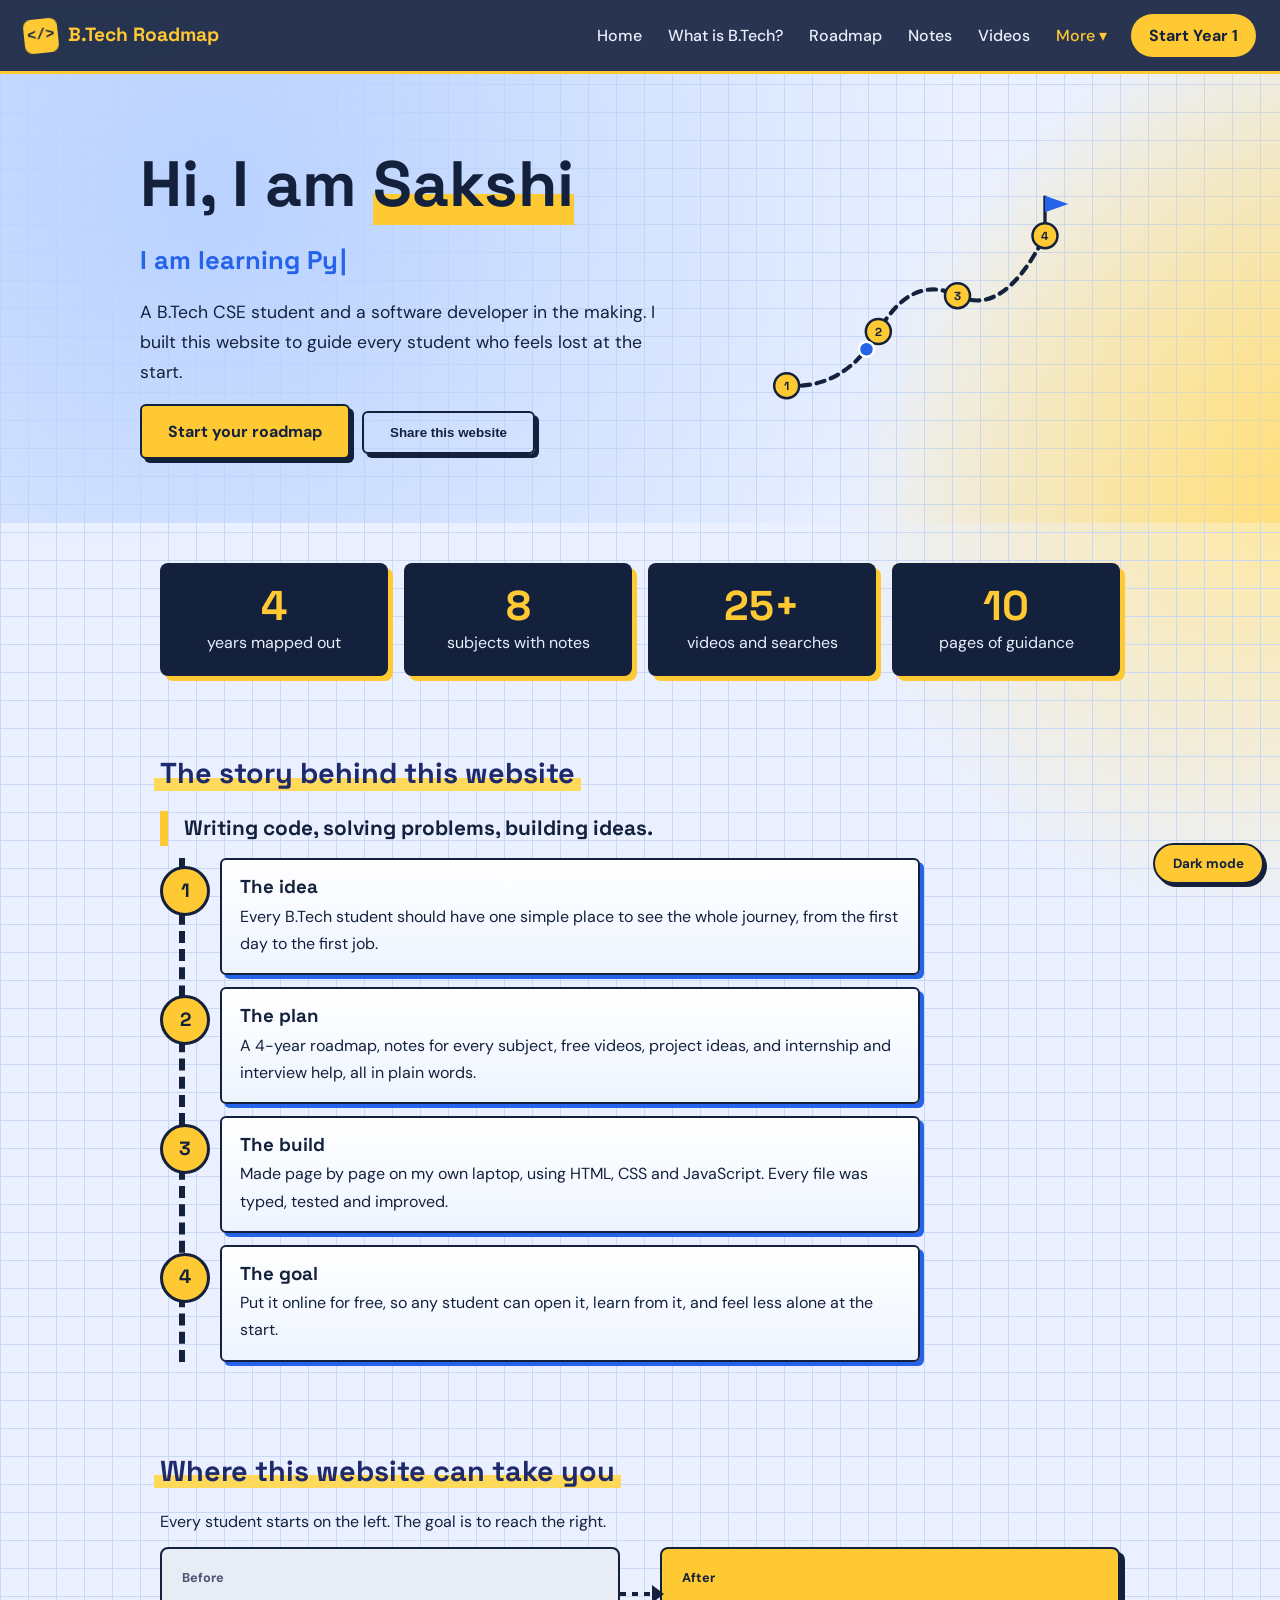
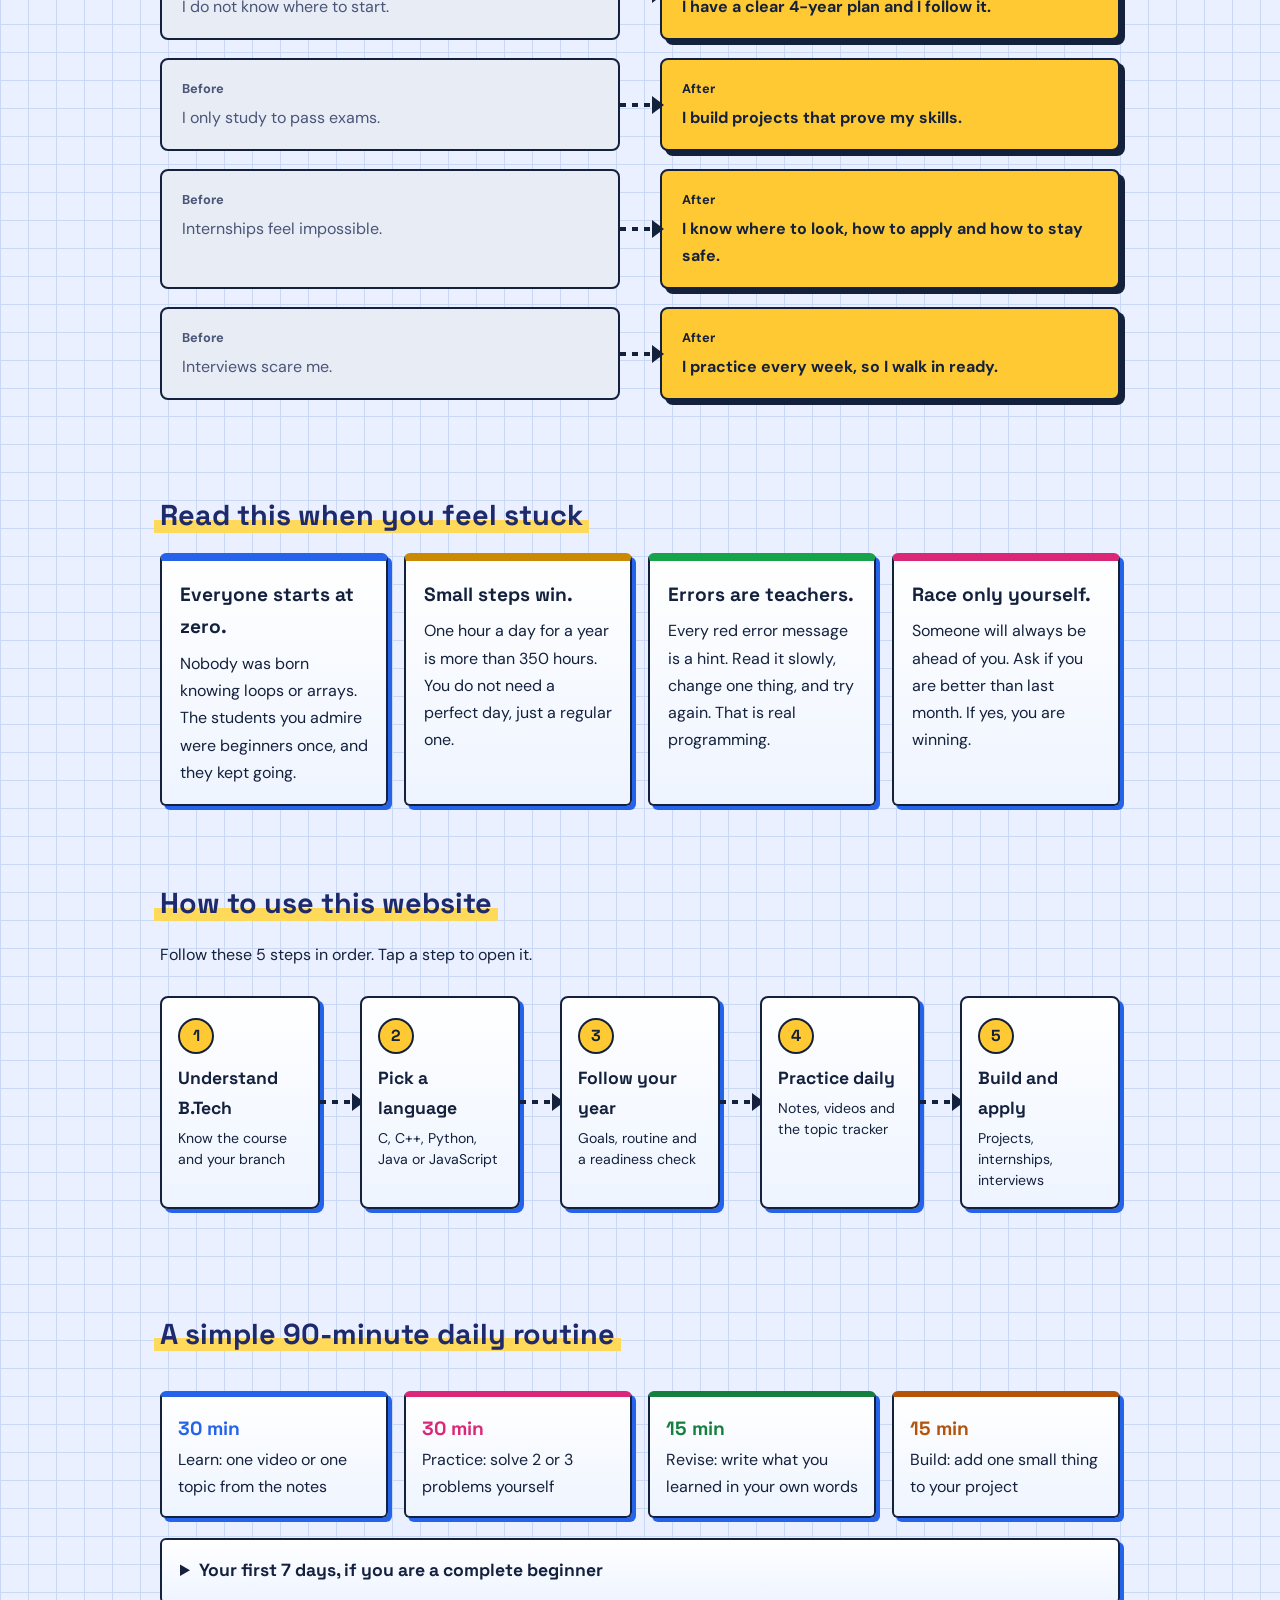
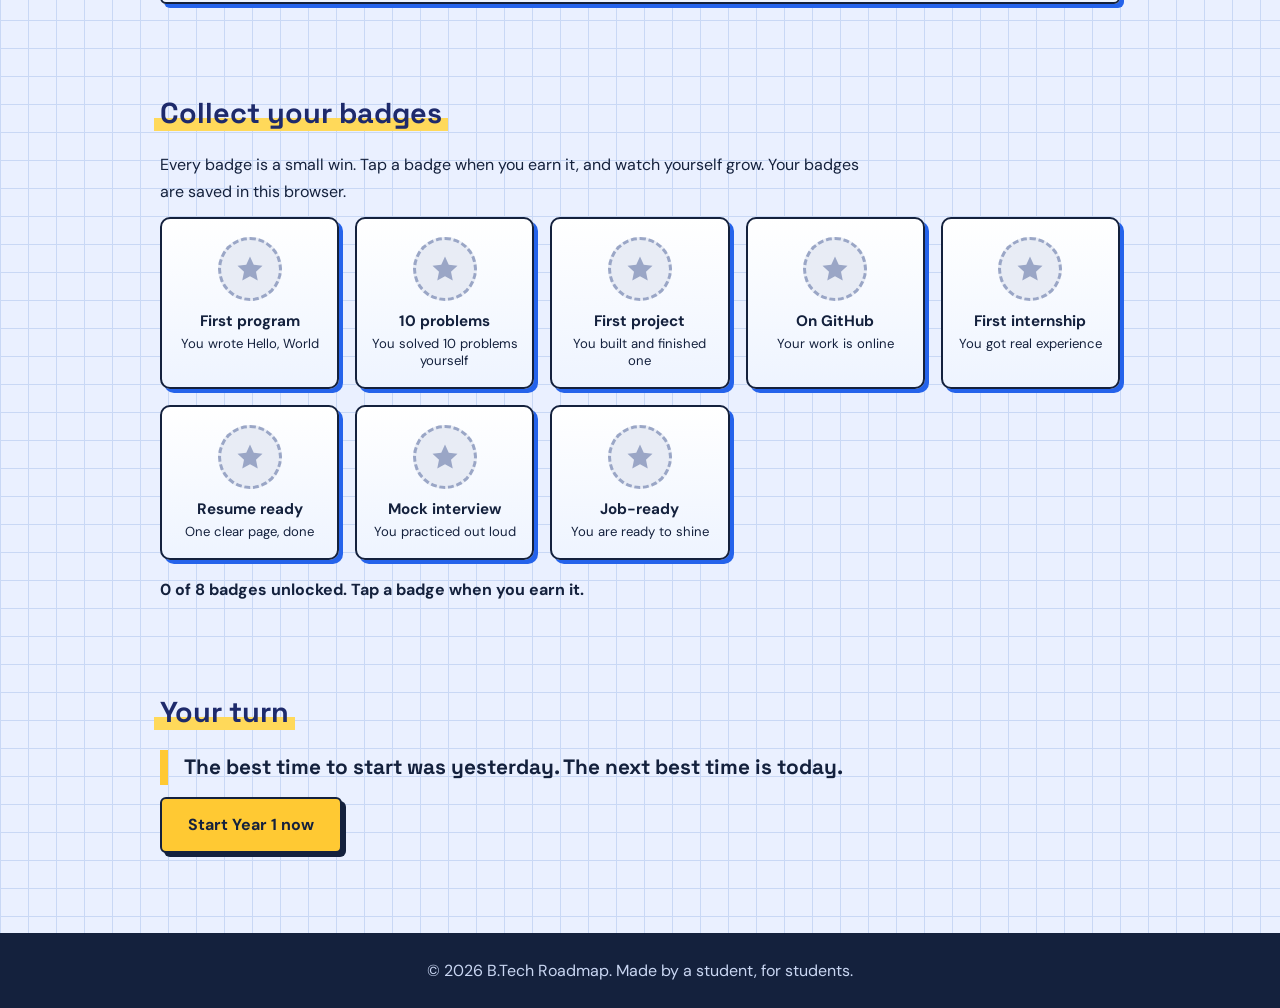
==== about.html @ 657f69f5 "Add files via upload" ====
<!DOCTYPE html>
<html lang="en">
<head>
  <meta charset="UTF-8">
  <meta name="viewport" content="width=device-width, initial-scale=1">
  <title>About the creator - B.Tech Roadmap</title>
  <link href="https://fonts.googleapis.com/css2?family=DM+Sans:wght@400;500;700&family=Space+Grotesk:wght@500;700&display=swap" rel="stylesheet">
  <link rel="stylesheet" href="style.css">
</head>
<body>

  <nav>
    <a class="brand" href="index.html"><span class="logo">&lt;/&gt;</span>B.Tech Roadmap</a>
    <button class="menu-toggle" aria-label="Open menu" aria-expanded="false">&#9776;</button>
    <div class="menu">
      <a href="index.html">Home</a>
      <a href="what-is-btech.html">What is B.Tech?</a>
      <a href="roadmap.html">Roadmap</a>
      <a href="notes.html">Notes</a>
      <a href="videos.html">Videos</a>
      <div class="dropdown">
        <button class="drop-btn" aria-expanded="false">More</button>
        <div class="drop-menu">
          <a href="projects.html">Projects</a>
          <a href="internships.html">Internships</a>
          <a href="tools.html">Tools</a>
          <a href="interview.html">Interview Prep</a>
          <a href="about.html">About</a>
        </div>
      </div>
      <a class="nav-cta" href="roadmap.html#year1">Start Year 1</a>
    </div>
  </nav>

  <!-- EDIT THIS PAGE: change any words so they sound like you. -->

  <!-- TOP: who I am, with a journey picture -->
  <header class="hero-home">
    <div class="symbols" aria-hidden="true">
      <span style="left:6%; animation-delay:0s">{ }</span>
      <span style="left:30%; animation-delay:4s">&lt; &gt;</span>
      <span style="left:55%; animation-delay:2s">;</span>
      <span style="left:80%; animation-delay:6s">01</span>
    </div>
    <div class="hero-grid">
      <div>
        <h1 class="rise" style="--d:0s">Hi, I am <span class="mark">Sakshi</span></h1>
        <p class="typing rise" style="--d:.15s">I am learning <span class="typed" id="typed">C++</span></p>
        <p class="rise" style="--d:.3s">A B.Tech CSE student and a software developer in the making. I built this website to guide every student who feels lost at the start.</p>
        <div class="rise" style="--d:.45s">
          <a class="button" href="roadmap.html#year1">Start your roadmap</a>
          <button class="button ghost" id="share">Share this website</button>
        </div>
      </div>
      <div class="journey rise" style="--d:.3s" aria-hidden="true">
        <svg viewBox="0 0 360 260">
          <path d="M20 230 Q 90 235 130 165 T 225 122 T 330 50" fill="none" stroke="#14213d" stroke-width="5" stroke-dasharray="10 8" stroke-linecap="round"/>
          <circle cx="20" cy="230" r="15" fill="#ffc933" stroke="#14213d" stroke-width="3"/><text x="20" y="235" text-anchor="middle" font-size="14" font-weight="700" fill="#14213d">1</text>
          <circle cx="130" cy="165" r="15" fill="#ffc933" stroke="#14213d" stroke-width="3"/><text x="130" y="170" text-anchor="middle" font-size="14" font-weight="700" fill="#14213d">2</text>
          <circle cx="225" cy="122" r="15" fill="#ffc933" stroke="#14213d" stroke-width="3"/><text x="225" y="127" text-anchor="middle" font-size="14" font-weight="700" fill="#14213d">3</text>
          <circle cx="330" cy="50" r="15" fill="#ffc933" stroke="#14213d" stroke-width="3"/><text x="330" y="55" text-anchor="middle" font-size="14" font-weight="700" fill="#14213d">4</text>
          <line x1="330" y1="35" x2="330" y2="2" stroke="#14213d" stroke-width="4"/>
          <polygon points="330,2 358,12 330,22" fill="#2563eb"/>
          <circle r="9" fill="#2563eb" stroke="#ffffff" stroke-width="3">
            <animateMotion dur="7s" repeatCount="indefinite" path="M20 230 Q 90 235 130 165 T 225 122 T 330 50"/>
          </circle>
        </svg>
      </div>
    </div>
  </header>

  <!-- NUMBERS -->
  <section class="container">
    <div class="stats">
      <div class="reveal"><strong class="count-up" data-target="4">4</strong>years mapped out</div>
      <div class="reveal" style="--d:.1s"><strong class="count-up" data-target="8">8</strong>subjects with notes</div>
      <div class="reveal" style="--d:.2s"><strong class="count-up" data-target="25" data-plus="yes">25+</strong>videos and searches</div>
      <div class="reveal" style="--d:.3s"><strong class="count-up" data-target="10">10</strong>pages of guidance</div>
    </div>
  </section>

  <!-- STORY -->
  <section class="container">
    <h2 class="reveal">The story behind this website</h2>
    <p class="quote reveal">Writing code, solving problems, building ideas.</p>
    <div class="road">
      <div class="stop reveal" data-step="1"><div class="step-box"><h3>The idea</h3><p>Every B.Tech student should have one simple place to see the whole journey, from the first day to the first job.</p></div></div>
      <div class="stop reveal" data-step="2"><div class="step-box"><h3>The plan</h3><p>A 4-year roadmap, notes for every subject, free videos, project ideas, and internship and interview help, all in plain words.</p></div></div>
      <div class="stop reveal" data-step="3"><div class="step-box"><h3>The build</h3><p>Made page by page on my own laptop, using HTML, CSS and JavaScript. Every file was typed, tested and improved.</p></div></div>
      <div class="stop reveal" data-step="4"><div class="step-box"><h3>The goal</h3><p>Put it online for free, so any student can open it, learn from it, and feel less alone at the start.</p></div></div>
    </div>
  </section>

  <!-- WHERE THIS WEBSITE CAN TAKE YOU -->
  <section class="container">
    <h2 class="reveal">Where this website can take you</h2>
    <p class="reveal">Every student starts on the left. The goal is to reach the right.</p>

    <div class="change reveal">
      <div class="before"><small>Before</small>I do not know where to start.</div>
      <span class="arrow"></span>
      <div class="after"><small>After</small>I have a clear 4-year plan and I follow it.</div>
    </div>
    <div class="change reveal">
      <div class="before"><small>Before</small>I only study to pass exams.</div>
      <span class="arrow"></span>
      <div class="after"><small>After</small>I build projects that prove my skills.</div>
    </div>
    <div class="change reveal">
      <div class="before"><small>Before</small>Internships feel impossible.</div>
      <span class="arrow"></span>
      <div class="after"><small>After</small>I know where to look, how to apply and how to stay safe.</div>
    </div>
    <div class="change reveal">
      <div class="before"><small>Before</small>Interviews scare me.</div>
      <span class="arrow"></span>
      <div class="after"><small>After</small>I practice every week, so I walk in ready.</div>
    </div>
  </section>

  <!-- MOTIVATION -->
  <section class="container">
    <h2 class="reveal">Read this when you feel stuck</h2>
    <div class="motive">
      <div class="reveal" style="--c:#2563eb"><strong>Everyone starts at zero.</strong>Nobody was born knowing loops or arrays. The students you admire were beginners once, and they kept going.</div>
      <div class="reveal" style="--c:#ca8a04; --d:.1s"><strong>Small steps win.</strong>One hour a day for a year is more than 350 hours. You do not need a perfect day, just a regular one.</div>
      <div class="reveal" style="--c:#16a34a; --d:.2s"><strong>Errors are teachers.</strong>Every red error message is a hint. Read it slowly, change one thing, and try again. That is real programming.</div>
      <div class="reveal" style="--c:#db2777; --d:.3s"><strong>Race only yourself.</strong>Someone will always be ahead of you. Ask if you are better than last month. If yes, you are winning.</div>
    </div>
  </section>

  <!-- GUIDE -->
  <section class="container">
    <h2 class="reveal">How to use this website</h2>
    <p class="reveal">Follow these 5 steps in order. Tap a step to open it.</p>
    <div class="flow">
      <a class="node reveal" href="what-is-btech.html"><span class="num">1</span><strong>Understand B.Tech</strong><small>Know the course and your branch</small></a>
      <span class="arrow"></span>
      <a class="node reveal" href="what-is-btech.html#language" style="--d:.1s"><span class="num">2</span><strong>Pick a language</strong><small>C, C++, Python, Java or JavaScript</small></a>
      <span class="arrow"></span>
      <a class="node reveal" href="roadmap.html" style="--d:.2s"><span class="num">3</span><strong>Follow your year</strong><small>Goals, routine and a readiness check</small></a>
      <span class="arrow"></span>
      <a class="node reveal" href="notes.html" style="--d:.3s"><span class="num">4</span><strong>Practice daily</strong><small>Notes, videos and the topic tracker</small></a>
      <span class="arrow"></span>
      <a class="node reveal" href="projects.html" style="--d:.4s"><span class="num">5</span><strong>Build and apply</strong><small>Projects, internships, interviews</small></a>
    </div>
  </section>

  <!-- ROUTINE AND FIRST 7 DAYS -->
  <section class="container">
    <h2 class="reveal">A simple 90-minute daily routine</h2>
    <div class="facts">
      <div class="reveal"><strong>30 min</strong>Learn: one video or one topic from the notes</div>
      <div class="reveal" style="--d:.1s"><strong>30 min</strong>Practice: solve 2 or 3 problems yourself</div>
      <div class="reveal" style="--d:.2s"><strong>15 min</strong>Revise: write what you learned in your own words</div>
      <div class="reveal" style="--d:.3s"><strong>15 min</strong>Build: add one small thing to your project</div>
    </div>

    <details style="margin-top: 20px;">
      <summary>Your first 7 days, if you are a complete beginner</summary>
      <div class="inside">
        <ol>
          <li><b>Day 1:</b> install VS Code and make your first page.</li>
          <li><b>Day 2:</b> write a "Hello, World" program in one language.</li>
          <li><b>Day 3:</b> learn variables and take input from the user.</li>
          <li><b>Day 4:</b> learn if-else and loops.</li>
          <li><b>Day 5:</b> solve 3 easy problems without looking at the answer.</li>
          <li><b>Day 6:</b> make a small web page about yourself.</li>
          <li><b>Day 7:</b> upload your work to GitHub and be proud of it.</li>
        </ol>
      </div>
    </details>
  </section>

  <!-- COLLECT YOUR BADGES -->
  <section class="container">
    <h2 class="reveal">Collect your badges</h2>
    <p class="reveal">Every badge is a small win. Tap a badge when you earn it, and watch yourself grow. Your badges are saved in this browser.</p>
    <div class="badges reveal">
      <button class="badge" data-id="b1" aria-pressed="false"><span class="medal"><svg viewBox="0 0 24 24"><path d="M12 2l3 6.5 7 .9-5.2 4.8 1.4 7L12 17.8 5.8 21.2l1.4-7L2 9.4l7-.9z"/></svg></span><b>First program</b><small>You wrote Hello, World</small></button>
      <button class="badge" data-id="b2" aria-pressed="false"><span class="medal"><svg viewBox="0 0 24 24"><path d="M12 2l3 6.5 7 .9-5.2 4.8 1.4 7L12 17.8 5.8 21.2l1.4-7L2 9.4l7-.9z"/></svg></span><b>10 problems</b><small>You solved 10 problems yourself</small></button>
      <button class="badge" data-id="b3" aria-pressed="false"><span class="medal"><svg viewBox="0 0 24 24"><path d="M12 2l3 6.5 7 .9-5.2 4.8 1.4 7L12 17.8 5.8 21.2l1.4-7L2 9.4l7-.9z"/></svg></span><b>First project</b><small>You built and finished one</small></button>
      <button class="badge" data-id="b4" aria-pressed="false"><span class="medal"><svg viewBox="0 0 24 24"><path d="M12 2l3 6.5 7 .9-5.2 4.8 1.4 7L12 17.8 5.8 21.2l1.4-7L2 9.4l7-.9z"/></svg></span><b>On GitHub</b><small>Your work is online</small></button>
      <button class="badge" data-id="b5" aria-pressed="false"><span class="medal"><svg viewBox="0 0 24 24"><path d="M12 2l3 6.5 7 .9-5.2 4.8 1.4 7L12 17.8 5.8 21.2l1.4-7L2 9.4l7-.9z"/></svg></span><b>First internship</b><small>You got real experience</small></button>
      <button class="badge" data-id="b6" aria-pressed="false"><span class="medal"><svg viewBox="0 0 24 24"><path d="M12 2l3 6.5 7 .9-5.2 4.8 1.4 7L12 17.8 5.8 21.2l1.4-7L2 9.4l7-.9z"/></svg></span><b>Resume ready</b><small>One clear page, done</small></button>
      <button class="badge" data-id="b7" aria-pressed="false"><span class="medal"><svg viewBox="0 0 24 24"><path d="M12 2l3 6.5 7 .9-5.2 4.8 1.4 7L12 17.8 5.8 21.2l1.4-7L2 9.4l7-.9z"/></svg></span><b>Mock interview</b><small>You practiced out loud</small></button>
      <button class="badge" data-id="b8" aria-pressed="false"><span class="medal"><svg viewBox="0 0 24 24"><path d="M12 2l3 6.5 7 .9-5.2 4.8 1.4 7L12 17.8 5.8 21.2l1.4-7L2 9.4l7-.9z"/></svg></span><b>Job-ready</b><small>You are ready to shine</small></button>
    </div>
    <p class="badge-text" id="badge-text">0 of 8 badges unlocked. Tap a badge when you earn it.</p>
  </section>

  <!-- CALL TO ACTION -->
  <section class="container">
    <h2 class="reveal">Your turn</h2>
    <p class="quote reveal">The best time to start was yesterday. The next best time is today.</p>
    <a class="button" href="roadmap.html#year1">Start Year 1 now</a>
    <!-- To add your LinkedIn: remove the arrows around the next line and put your link inside the quotes.
    <a class="button ghost" href="PUT-YOUR-LINKEDIN-LINK-HERE" target="_blank" rel="noopener">Connect on LinkedIn</a>
    -->
  </section>

  <footer>
    <p>&copy; 2026 B.Tech Roadmap. Made by a student, for students.</p>
  </footer>

  <script src="script.js"></script>
</body>
</html>
---- style.css ----
/* 1. Basic settings (applies to the whole website) */
* { margin: 0; padding: 0; box-sizing: border-box; }

body {
  font-family: 'DM Sans', sans-serif;
  color: #14213d;
  line-height: 1.7;
  background-color: #f4f8ff;
  /* graph paper lines, like an engineering notebook */
  background-image:
    linear-gradient(#dbe6f7 1px, transparent 1px),
    linear-gradient(90deg, #dbe6f7 1px, transparent 1px);
  background-size: 28px 28px;
}

h1, h2, h3 { font-family: 'Space Grotesk', sans-serif; line-height: 1.2; }

/* 2. Menu at the top */
nav {
  position: sticky;
  top: 0;
  z-index: 10;
  display: flex;
  flex-wrap: wrap;
  align-items: center;
  justify-content: space-between;
  gap: 8px 24px;
  padding: 14px 24px;
  background: #14213d;
}
nav .menu { display: flex; flex-wrap: wrap; gap: 8px 22px; }
nav a { color: #e8eefc; text-decoration: none; font-weight: 500; }
nav a:hover { color: #ffc933; }
nav .brand { font-family: 'Space Grotesk', sans-serif; font-weight: 700; font-size: 1.2rem; color: #ffc933; }

/* 3. Top section of the home page */
.hero { max-width: 1000px; margin: 0 auto; padding: 72px 20px 24px; }
.hero h1 { font-size: clamp(2.2rem, 6vw, 3.6rem); margin-bottom: 16px; }
.hero p { max-width: 560px; font-size: 1.1rem; margin-bottom: 28px; }

.button {
  display: inline-block;
  background: #ffc933;
  color: #14213d;
  padding: 12px 26px;
  border: 2px solid #14213d;
  border-radius: 6px;
  font-weight: 700;
  text-decoration: none;
  box-shadow: 4px 4px 0 #14213d;
}
.button:hover { transform: translate(2px, 2px); box-shadow: 2px 2px 0 #14213d; }

/* 4. Main content area */
.container { max-width: 1000px; margin: 0 auto; padding: 40px 20px; }
.container h2 { font-size: 1.8rem; margin-bottom: 20px; }

/* 5. The 4-year path */
.years {
  list-style: none;
  display: grid;
  grid-template-columns: repeat(auto-fit, minmax(200px, 1fr));
  gap: 16px;
  counter-reset: year;
}
.years li {
  counter-increment: year;
  background: #ffffff;
  border: 2px solid #14213d;
  border-radius: 6px;
  padding: 20px;
}
.years li::before {
  content: "Year " counter(year);
  display: inline-block;
  background: #ffc933;
  border: 2px solid #14213d;
  border-radius: 20px;
  padding: 2px 12px;
  font-weight: 700;
  margin-bottom: 10px;
}
.years h3 { margin-bottom: 6px; }

/* 6. Link boxes to other pages */
.links { display: grid; grid-template-columns: repeat(auto-fit, minmax(220px, 1fr)); gap: 16px; }
.links a {
  display: block;
  background: #ffffff;
  border: 2px solid #14213d;
  border-left: 8px solid #2563eb;
  border-radius: 6px;
  padding: 18px;
  color: #14213d;
  text-decoration: none;
}
.links a:hover { background: #fff7d6; }
.links strong { display: block; font-family: 'Space Grotesk', sans-serif; font-size: 1.1rem; }

/* 7. Bottom of the page */
footer { background: #14213d; color: #c9d6f2; text-align: center; padding: 24px; margin-top: 40px; }

/* 8. Clear outline when using the keyboard */
a:focus-visible { outline: 3px solid #2563eb; outline-offset: 3px; }
nav a:focus-visible { outline-color: #ffc933; }

/* 9. Text, info boxes and boxes that open when clicked */
.container p { margin-bottom: 12px; max-width: 720px; }
.container ul { margin: 0 0 12px 22px; }

.facts { display: grid; grid-template-columns: repeat(auto-fit, minmax(200px, 1fr)); gap: 16px; margin: 20px 0; }
.facts div { background: #ffffff; border: 2px solid #14213d; border-radius: 6px; padding: 16px; }
.facts strong { display: block; font-family: 'Space Grotesk', sans-serif; font-size: 1.2rem; color: #2563eb; }

details { background: #ffffff; border: 2px solid #14213d; border-radius: 6px; margin-bottom: 12px; }
summary { cursor: pointer; padding: 16px 18px; font-family: 'Space Grotesk', sans-serif; font-weight: 700; font-size: 1.1rem; }
summary:hover { background: #fff7d6; }
details[open] summary { background: #ffc933; border-bottom: 2px solid #14213d; }
details .inside { padding: 16px 18px; }

.watch {
  display: inline-block;
  margin: 4px 8px 4px 0;
  padding: 6px 14px;
  border: 2px solid #14213d;
  border-radius: 20px;
  background: #ffffff;
  color: #14213d;
  font-weight: 500;
  text-decoration: none;
}
.watch:hover { background: #ffc933; }

/* 10. Home page: top section with typing text and moving code card */
.hero-grid { display: grid; grid-template-columns: 1.2fr 1fr; gap: 32px; align-items: center; }
.typing { font-family: 'Space Grotesk', sans-serif; font-size: 1.6rem; font-weight: 700; color: #2563eb; margin-bottom: 12px; }
.typed::after { content: "|"; margin-left: 2px; animation: blink 1s steps(1) infinite; }
@keyframes blink { 50% { opacity: 0; } }

.code-card {
  background: #14213d;
  color: #e8eefc;
  border: 2px solid #14213d;
  border-radius: 10px;
  padding: 20px;
  font-family: 'Courier New', monospace;
  font-size: 0.95rem;
  box-shadow: 8px 8px 0 #ffc933;
  animation: float 4s ease-in-out infinite;
}
.code-card .key { color: #ffc933; }
.code-card .str { color: #8fe3b0; }
@keyframes float { 0%, 100% { transform: translateY(0); } 50% { transform: translateY(-10px); } }

@media (max-width: 760px) { .hero-grid { grid-template-columns: 1fr; } }
@media (prefers-reduced-motion: reduce) { .code-card, .typed::after { animation: none; } }

/* 11. Pick your year buttons */
.pick { display: flex; flex-wrap: wrap; gap: 12px; }
.pick a {
  padding: 12px 22px;
  border: 2px solid #14213d;
  border-radius: 30px;
  background: #ffffff;
  color: #14213d;
  font-weight: 700;
  text-decoration: none;
  box-shadow: 3px 3px 0 #14213d;
}
.pick a:hover { background: #ffc933; }

/* 12. The road with 4 stops */
.road { position: relative; max-width: 760px; padding-left: 60px; }
.road::before { content: ""; position: absolute; left: 19px; top: 0; bottom: 0; border-left: 6px dashed #14213d; }
.stop { position: relative; margin-bottom: 12px; }
.stop::before {
  content: attr(data-step);
  position: absolute;
  left: -60px;
  top: 8px;
  width: 44px;
  height: 44px;
  display: grid;
  place-items: center;
  background: #ffc933;
  border: 3px solid #14213d;
  border-radius: 50%;
  font-family: 'Space Grotesk', sans-serif;
  font-weight: 700;
  font-size: 1.2rem;
  color: #14213d;
}
.stop details { margin-bottom: 0; }

/* 13. Dark mode button (the button itself is made by script.js) */
.theme-button {
  position: fixed;
  right: 16px;
  bottom: 16px;
  z-index: 20;
  padding: 10px 18px;
  border: 2px solid #14213d;
  border-radius: 30px;
  background: #ffc933;
  color: #14213d;
  font-family: inherit;
  font-weight: 700;
  cursor: pointer;
  box-shadow: 3px 3px 0 #14213d;
}

/* 14. Dark mode colors (used when the page has the class "dark") */
body.dark {
  background-color: #0e1424;
  color: #e8eefc;
  background-image:
    linear-gradient(#1a2440 1px, transparent 1px),
    linear-gradient(90deg, #1a2440 1px, transparent 1px);
}
body.dark .typing, body.dark .facts strong { color: #8fb0ff; }
body.dark .facts div, body.dark details, body.dark .links a, body.dark .watch, body.dark .pick a {
  background: #17203a;
  border-color: #8fa6e0;
  color: #e8eefc;
}
body.dark .links a { border-left-color: #8fb0ff; }
body.dark .watch:hover, body.dark .pick a:hover { background: #ffc933; color: #14213d; }
body.dark summary:hover, body.dark .links a:hover { background: #22305a; }
body.dark details[open] summary { background: #ffc933; color: #14213d; border-bottom-color: #14213d; }
body.dark .pick a, body.dark .button, body.dark .theme-button { box-shadow: 3px 3px 0 #8fa6e0; border-color: #8fa6e0; }
body.dark .road::before { border-left-color: #8fa6e0; }
body.dark .stop::before { border-color: #e8eefc; }
body.dark .code-card { border-color: #8fa6e0; }
body.dark a:focus-visible { outline-color: #ffc933; }

/* 15. Tip box */
.tip { background: #fff7d6; border: 2px solid #14213d; border-left: 8px solid #ffc933; border-radius: 6px; padding: 14px 18px; margin: 16px 0; max-width: 720px; }
.tip p { margin-bottom: 0; }
body.dark .tip { background: #22305a; border-color: #8fa6e0; border-left-color: #ffc933; color: #e8eefc; }

/* 16. Notes page and video library */
.tools { display: flex; flex-wrap: wrap; gap: 12px; margin: 16px 0 24px; }
.search { flex: 1 1 240px; max-width: 520px; padding: 12px 18px; border: 2px solid #14213d; border-radius: 30px; background: #ffffff; color: #14213d; font-family: inherit; font-size: 1rem; }

.progress-box { max-width: 720px; margin-bottom: 8px; }
.progress { height: 18px; border: 2px solid #14213d; border-radius: 20px; background: #ffffff; overflow: hidden; }
.progress div { height: 100%; width: 0; background: #ffc933; transition: width 0.3s; }

.subject { border-left: 10px solid var(--c, #2563eb); }
.subject .count { float: right; font-size: 0.9rem; font-weight: 500; }
.container .topics { list-style: none; margin-left: 0; }
.topics li { margin-bottom: 6px; }
.topics input { width: 18px; height: 18px; margin-right: 10px; vertical-align: middle; accent-color: #2563eb; }

.chips { display: flex; flex-wrap: wrap; gap: 8px; }
.chip { padding: 8px 18px; border: 2px solid #14213d; border-radius: 30px; background: #ffffff; color: #14213d; font-family: inherit; font-weight: 700; cursor: pointer; }
.chip:hover, .chip.active { background: #ffc933; }

.video-grid { display: grid; grid-template-columns: repeat(auto-fit, minmax(240px, 1fr)); gap: 16px; margin-bottom: 24px; }
.video { display: block; background: #ffffff; border: 2px solid #14213d; border-top: 8px solid var(--c, #2563eb); border-radius: 6px; padding: 16px; color: #14213d; text-decoration: none; }
.video:hover { background: #fff7d6; }
.video strong { display: block; font-family: 'Space Grotesk', sans-serif; margin-bottom: 6px; }
.video span { font-size: 0.9rem; }

/* Dark mode for the notes page and video library */
body.dark .search, body.dark .progress, body.dark .chip, body.dark .video { background: #17203a; border-color: #8fa6e0; color: #e8eefc; }
body.dark .chip:hover, body.dark .chip.active { background: #ffc933; color: #14213d; }
body.dark .video:hover { background: #22305a; }
body.dark .video { border-top-color: var(--c, #2563eb); }
body.dark .subject { border-left-color: var(--c, #2563eb); }

/* 17. NEW TOP MENU (glass look, active page, Start button, phone menu) */
nav { background: rgba(20, 33, 61, 0.9); backdrop-filter: blur(10px); border-bottom: 3px solid #ffc933; }
nav .brand { display: flex; align-items: center; gap: 10px; }
.logo { display: inline-grid; place-items: center; width: 34px; height: 34px; background: #ffc933; color: #14213d; border-radius: 8px; font-family: 'Courier New', monospace; font-weight: 700; font-size: 0.95rem; transform: rotate(-6deg); }
nav .menu { align-items: center; }
nav .menu a { position: relative; padding: 6px 2px; }
nav .menu a::after { content: ""; position: absolute; left: 0; bottom: 0; height: 3px; width: 0; background: #ffc933; transition: width 0.25s; }
nav .menu a:hover::after, nav .menu a.active::after { width: 100%; }
nav .menu a.active { color: #ffc933; }
nav .menu .nav-cta { background: #ffc933; color: #14213d; padding: 8px 18px; border-radius: 30px; font-weight: 700; }
nav .menu .nav-cta::after { display: none; }
nav .menu .nav-cta:hover { background: #ffffff; }
.menu-toggle { display: none; background: none; border: 2px solid #ffc933; color: #ffc933; border-radius: 8px; font-size: 1.3rem; padding: 2px 10px; cursor: pointer; }
@media (max-width: 960px) {
  .menu-toggle { display: block; }
  nav .menu { display: none; width: 100%; flex-direction: column; align-items: flex-start; gap: 12px; padding: 12px 0 6px; }
  nav .menu.open { display: flex; }
}

/* 18. INTRO ANIMATION */
body.intro-open { overflow: hidden; }
#intro {
  position: fixed; inset: 0; z-index: 100;
  display: grid; place-items: center; text-align: center;
  background-color: #0e1424; color: #e8eefc;
  background-image: linear-gradient(#1a2440 1px, transparent 1px), linear-gradient(90deg, #1a2440 1px, transparent 1px);
  background-size: 28px 28px;
  transition: transform 0.9s cubic-bezier(0.7, 0, 0.2, 1);
}
#intro.done { transform: translateY(-100%); }
.no-intro #intro { display: none; }
.intro-line { font-family: 'Courier New', monospace; font-size: 1.2rem; color: #ffc933; overflow: hidden; white-space: nowrap; width: 0; margin: 0 auto 18px; border-right: 3px solid #ffc933; animation: typing 1.3s steps(24) 0.3s forwards, caret 0.7s steps(1) infinite; }
.intro-title { font-size: clamp(2.4rem, 9vw, 4.5rem); opacity: 0; transform: scale(0.85); animation: pop 0.8s ease 1.7s forwards; }
.intro-title span { color: #ffc933; }
.intro-sub { opacity: 0; animation: fadein 0.8s ease 2.2s forwards; }
.intro-bar { width: min(280px, 70vw); height: 6px; margin: 24px auto 0; background: #1a2440; border-radius: 6px; overflow: hidden; }
.intro-bar div { height: 100%; width: 0; background: #ffc933; animation: load 2.6s ease 0.9s forwards; }
.intro-skip { position: absolute; bottom: 28px; right: 24px; padding: 8px 20px; background: none; color: #e8eefc; border: 2px solid #8fa6e0; border-radius: 30px; font-family: inherit; font-weight: 700; cursor: pointer; }
.intro-skip:hover { background: #ffc933; color: #14213d; border-color: #ffc933; }
@keyframes typing { to { width: 24ch; } }
@keyframes caret { 50% { border-color: transparent; } }
@keyframes pop { to { opacity: 1; transform: none; } }
@keyframes fadein { to { opacity: 1; } }
@keyframes load { to { width: 100%; } }

/* 19. HOME TOP SECTION: moving background, symbols, laptop picture */
.hero-home { position: relative; overflow: hidden; padding: 72px 20px 64px; background: radial-gradient(circle at 12% 20%, #cfe0ff 0, transparent 42%), radial-gradient(circle at 88% 78%, #ffecab 0, transparent 40%); background-size: 140% 140%; animation: shift 12s ease-in-out infinite alternate; }
@keyframes shift { to { background-position: 40% 30%; } }
.hero-home .hero-grid { position: relative; z-index: 1; max-width: 1000px; margin: 0 auto; }
.hero-home h1 { font-size: clamp(2.4rem, 6.5vw, 4rem); margin-bottom: 16px; }
.hero-home p { max-width: 520px; font-size: 1.1rem; margin-bottom: 16px; }
.hero-home .typing { font-size: 1.6rem; }
.mark { background: linear-gradient(transparent 62%, #ffc933 62%); }
.button.ghost { background: transparent; margin-left: 8px; }
.button.ghost:hover { background: #ffc933; }

.symbols span { position: absolute; bottom: -40px; font-family: 'Courier New', monospace; font-weight: 700; font-size: 1.8rem; color: #2563eb; opacity: 0.28; animation: drift 14s linear infinite; }
@keyframes drift { to { transform: translateY(-640px) rotate(25deg); opacity: 0; } }

.visual { position: relative; max-width: 380px; margin: 0 auto; }
.visual svg { width: 100%; height: auto; display: block; animation: float 5s ease-in-out infinite; }
.ln { transform-box: fill-box; transform-origin: left center; animation: grow 3s ease-in-out infinite alternate; }
@keyframes grow { from { transform: scaleX(0.15); } to { transform: scaleX(1); } }
.badge-float { position: absolute; padding: 6px 14px; background: #ffc933; color: #14213d; border: 2px solid #14213d; border-radius: 30px; box-shadow: 3px 3px 0 #14213d; font-weight: 700; font-size: 0.9rem; animation: float 4s ease-in-out infinite; }

/* 20. FLOW CHART */
.flow { --line: #14213d; display: flex; align-items: stretch; margin: 28px 0; }
.node { flex: 1; position: relative; display: block; padding: 20px 16px 16px; background: #ffffff; border: 2px solid #14213d; border-radius: 8px; box-shadow: 5px 5px 0 #14213d; color: #14213d; text-decoration: none; transition: transform 0.2s; }
.node:hover { transform: translateY(-6px); background: #fff7d6; }
.node .num { display: grid; place-items: center; width: 36px; height: 36px; margin-bottom: 10px; background: #ffc933; border: 2px solid #14213d; border-radius: 50%; font-family: 'Space Grotesk', sans-serif; font-weight: 700; }
.node strong { display: block; font-family: 'Space Grotesk', sans-serif; font-size: 1.1rem; }
.node small { display: block; font-size: 0.88rem; line-height: 1.5; margin-top: 4px; }
.node .tag { display: inline-block; margin-top: 10px; padding: 2px 10px; background: #dbe8ff; border-radius: 20px; font-size: 0.78rem; font-style: normal; font-weight: 700; }
.arrow { flex: 0 0 40px; align-self: center; position: relative; height: 4px; background: repeating-linear-gradient(90deg, var(--line) 0 6px, transparent 6px 12px); background-size: 12px 4px; animation: dashes 0.8s linear infinite; }
.arrow::after { content: ""; position: absolute; right: -4px; top: -7px; border-left: 12px solid var(--line); border-top: 9px solid transparent; border-bottom: 9px solid transparent; }
@keyframes dashes { to { background-position: 12px 0; } }

.branches { margin-top: 8px; }
.branches div { display: flex; flex-wrap: wrap; gap: 10px; }
.branches span { padding: 6px 16px; background: #ffffff; border: 2px dashed #14213d; border-radius: 30px; font-weight: 500; }

@media (max-width: 860px) {
  .hero-grid { gap: 40px; }
  .flow { flex-direction: column; }
  .arrow { flex: 0 0 36px; width: 4px; height: 36px; background: repeating-linear-gradient(180deg, var(--line) 0 6px, transparent 6px 12px); background-size: 4px 12px; animation-name: dashes-down; }
  .arrow::after { right: auto; top: auto; left: -7px; bottom: -4px; border-top: 12px solid var(--line); border-left: 9px solid transparent; border-right: 9px solid transparent; border-bottom: none; }
}
@keyframes dashes-down { to { background-position: 0 12px; } }

/* 21. SLIDE-IN ANIMATIONS (only when JavaScript is on) */
.js .rise { opacity: 0; transform: translateY(24px); }
.js body.ready .rise { animation: rise 0.8s ease forwards; animation-delay: var(--d, 0s); }
@keyframes rise { to { opacity: 1; transform: none; } }
.js .reveal { opacity: 0; transform: translateY(30px); transition: opacity 0.7s ease, transform 0.7s ease; transition-delay: var(--d, 0s); }
.js .reveal.show { opacity: 1; transform: none; }

/* 22. DARK MODE FOR THE NEW PARTS */
body.dark .hero-home { background: radial-gradient(circle at 12% 20%, #1c2f66 0, transparent 42%), radial-gradient(circle at 88% 78%, #4a3a00 0, transparent 40%); background-size: 140% 140%; }
body.dark .symbols span { color: #8fb0ff; }
body.dark .visual svg { filter: drop-shadow(0 0 14px rgba(143, 176, 255, 0.35)); }
body.dark .flow { --line: #8fa6e0; }
body.dark .node, body.dark .branches span { background: #17203a; border-color: #8fa6e0; color: #e8eefc; box-shadow: none; }
body.dark .node:hover { background: #22305a; }
body.dark .node .tag { background: #2a3a63; }
body.dark .node .num { border-color: #14213d; color: #14213d; }
body.dark .button.ghost { color: #e8eefc; }
body.dark .button.ghost:hover { color: #14213d; }
body.dark .links a { box-shadow: none; }

/* 23. LESS MOTION FOR PEOPLE WHO ASK FOR IT */
@media (prefers-reduced-motion: reduce) {
  #intro { display: none; }
  .symbols span, .visual svg, .badge-float, .ln, .arrow, .hero-home { animation: none; }
  .js .rise, .js .reveal { opacity: 1; transform: none; transition: none; animation: none !important; }
}

/* 24. "More" drop-down in the menu */
.dropdown { position: relative; }
.drop-btn { background: none; border: none; color: #e8eefc; font-family: inherit; font-size: 1rem; font-weight: 500; padding: 6px 2px; cursor: pointer; }
.drop-btn::after { content: " \25BE"; }
.drop-btn:hover, .dropdown.active .drop-btn { color: #ffc933; }
.drop-menu { display: none; position: absolute; top: 100%; left: -14px; min-width: 190px; flex-direction: column; gap: 10px; padding: 12px 16px; background: #14213d; border: 2px solid #ffc933; border-radius: 8px; z-index: 30; }
.dropdown.open .drop-menu { display: flex; }
@media (max-width: 960px) {
  .dropdown { width: 100%; }
  .drop-menu { position: static; border: none; padding: 8px 0 0 16px; }
}

/* 25. Creator card and tips on the About page and home page */
.container ol { margin: 0 0 12px 22px; }
.creator { display: flex; flex-wrap: wrap; align-items: center; gap: 28px; }
.avatar { display: grid; place-items: center; flex: 0 0 auto; width: 140px; height: 140px; background: #ffc933; border: 4px solid #14213d; border-radius: 50%; box-shadow: 6px 6px 0 #14213d; font-family: 'Space Grotesk', sans-serif; font-size: 3.4rem; font-weight: 700; color: #14213d; overflow: hidden; }
.avatar img { width: 100%; height: 100%; object-fit: cover; }
.quote { margin: 0 0 12px; padding-left: 16px; border-left: 8px solid #ffc933; font-family: 'Space Grotesk', sans-serif; font-size: 1.3rem; font-weight: 700; }
.skills { display: flex; flex-wrap: wrap; gap: 8px; margin: 12px 0; }
.skills span { padding: 4px 14px; background: #ffffff; border: 2px solid #14213d; border-radius: 30px; font-weight: 700; font-size: 0.9rem; }
body.dark .skills span { background: #17203a; border-color: #8fa6e0; color: #e8eefc; }
body.dark .avatar { border-color: #8fa6e0; box-shadow: 6px 6px 0 #8fa6e0; }
body.dark .drop-btn { color: #e8eefc; }
body.dark .drop-btn:hover, body.dark .dropdown.active .drop-btn { color: #ffc933; }

/* 26. About page: journey picture, story boxes, numbers, motivation, photos */
.journey { max-width: 380px; margin: 0 auto; }
.journey svg { width: 100%; height: auto; display: block; overflow: visible; }
.journey text { font-family: 'Space Grotesk', sans-serif; }
.step-box { background: #ffffff; border: 2px solid #14213d; border-radius: 6px; padding: 16px 18px; }
.step-box h3 { margin-bottom: 4px; }
.step-box p { margin-bottom: 0; }

.stats { display: grid; grid-template-columns: repeat(auto-fit, minmax(140px, 1fr)); gap: 16px; }
.stats div { padding: 20px 12px; background: #14213d; color: #e8eefc; border-radius: 8px; box-shadow: 5px 5px 0 #ffc933; text-align: center; }
.stats strong { display: block; font-family: 'Space Grotesk', sans-serif; font-size: 2.6rem; line-height: 1.1; color: #ffc933; }

.motive { display: grid; grid-template-columns: repeat(auto-fit, minmax(220px, 1fr)); gap: 16px; }
.motive div { background: #ffffff; border: 2px solid #14213d; border-top: 8px solid var(--c, #2563eb); border-radius: 6px; padding: 18px; transition: transform 0.2s; }
.motive div:hover { transform: translateY(-6px) rotate(-1deg); }
.motive strong { display: block; margin-bottom: 6px; font-family: 'Space Grotesk', sans-serif; font-size: 1.2rem; }

.photos { display: grid; grid-template-columns: repeat(auto-fit, minmax(220px, 1fr)); gap: 16px; }
.photo { display: grid; place-items: center; aspect-ratio: 4 / 3; padding: 16px; background: #ffffff; border: 3px dashed #14213d; border-radius: 8px; overflow: hidden; text-align: center; font-size: 0.92rem; }
.photo svg { width: 44px; height: 44px; margin-bottom: 6px; }
.photo b { display: block; }
.photo img { width: 100%; height: 100%; object-fit: cover; }

body.dark .step-box, body.dark .motive div, body.dark .photo { background: #17203a; border-color: #8fa6e0; color: #e8eefc; }
body.dark .motive div { border-top-color: var(--c, #2563eb); }
body.dark .stats div { background: #17203a; box-shadow: 5px 5px 0 #ffc933; }
body.dark .journey path, body.dark .journey line { stroke: #8fa6e0; }

/* 27. Before and after cards, and badges (About page) */
.change { --line: #14213d; display: flex; align-items: stretch; margin-bottom: 18px; }
.change .before, .change .after { flex: 1; padding: 18px 20px; border: 2px solid #14213d; border-radius: 8px; }
.change small { display: block; margin-bottom: 4px; font-size: 0.8rem; font-weight: 700; }
.change .before { background: #e8ecf5; color: #4a5578; }
.change .after { background: #ffc933; color: #14213d; font-weight: 700; box-shadow: 5px 5px 0 #14213d; }
@media (max-width: 860px) { .change { flex-direction: column; } }

.badges { display: grid; grid-template-columns: repeat(auto-fit, minmax(150px, 1fr)); gap: 16px; }
.badge { display: flex; flex-direction: column; align-items: center; gap: 4px; padding: 18px 10px; background: #ffffff; border: 2px solid #14213d; border-radius: 10px; color: #14213d; font-family: inherit; font-size: 0.95rem; text-align: center; cursor: pointer; }
.badge small { font-size: 0.82rem; }
.badge .medal { display: grid; place-items: center; width: 64px; height: 64px; margin-bottom: 6px; background: #e8ecf5; border: 3px dashed #9aa6c6; border-radius: 50%; color: #9aa6c6; }
.badge .medal svg { width: 30px; height: 30px; fill: currentColor; }
.badge.unlocked { background: #fff7d6; }
.badge.unlocked .medal { background: #ffc933; border: 3px solid #14213d; color: #14213d; animation: medalpop 0.5s ease; }
@keyframes medalpop { 0% { transform: scale(0.6) rotate(-20deg); } 70% { transform: scale(1.2); } 100% { transform: scale(1); } }
.badge-text { margin-top: 16px; font-weight: 700; }

body.dark .change { --line: #8fa6e0; }
body.dark .change .before { background: #22305a; color: #b8c4e4; border-color: #8fa6e0; }
body.dark .change .after { border-color: #14213d; box-shadow: 5px 5px 0 #8fa6e0; }
body.dark .badge { background: #17203a; border-color: #8fa6e0; color: #e8eefc; }
body.dark .badge.unlocked { background: #22305a; }
body.dark .badge .medal { background: #22305a; border-color: #6d7fb0; color: #6d7fb0; }
body.dark .badge.unlocked .medal { background: #ffc933; border-color: #14213d; color: #14213d; }

/* 28. Cartoon helper at the top of each page */
.hero.has-mascot { display: flex; flex-wrap: wrap; align-items: center; justify-content: space-between; gap: 24px; }
.hero-text { flex: 1 1 320px; }
.mascot { flex: 0 0 240px; margin: 0 auto; text-align: center; }
.mascot svg { width: 100%; max-width: 230px; height: auto; overflow: visible; }
.bubble { position: relative; display: inline-block; margin: 0 0 14px; padding: 8px 16px; background: #ffffff; border: 2px solid #14213d; border-radius: 14px; box-shadow: 3px 3px 0 #14213d; font-size: 0.92rem; font-weight: 500; line-height: 1.4; }
.bubble::after { content: ""; position: absolute; left: 50%; bottom: -10px; width: 14px; height: 14px; background: #ffffff; border-right: 2px solid #14213d; border-bottom: 2px solid #14213d; transform: translateX(-50%) rotate(45deg); }
.bob { animation: bob 3s ease-in-out infinite; }
.arm { transform-origin: 52px 128px; animation: wave 1.2s ease-in-out infinite; }
.eye { transform-box: fill-box; transform-origin: center; animation: eyeblink 4s infinite; }
.pulse2 { transform-box: fill-box; transform-origin: center; animation: pulse2 1.2s ease-in-out infinite; }
.dropin { animation: dropin 2.4s ease-in-out infinite; }
.swing { transform-box: fill-box; transform-origin: left center; animation: swing 1.6s ease-in-out infinite alternate; }
.tick { stroke-dasharray: 40; animation: tickdraw 3s ease-in-out infinite; }
@keyframes bob { 50% { transform: translateY(-8px); } }
@keyframes wave { 0%, 100% { transform: rotate(0); } 50% { transform: rotate(-24deg); } }
@keyframes eyeblink { 0%, 92%, 100% { transform: scaleY(1); } 96% { transform: scaleY(0.1); } }
@keyframes pulse2 { 50% { transform: scale(1.3); } }
@keyframes dropin { 0% { transform: translateY(-34px); opacity: 0; } 40%, 100% { transform: none; opacity: 1; } }
@keyframes swing { to { transform: rotate(10deg); } }
@keyframes tickdraw { 0% { stroke-dashoffset: 40; } 40%, 100% { stroke-dashoffset: 0; } }
body.dark .bubble { background: #17203a; border-color: #8fa6e0; color: #e8eefc; box-shadow: 3px 3px 0 #8fa6e0; }
body.dark .bubble::after { background: #17203a; border-color: #8fa6e0; }
@media (prefers-reduced-motion: reduce) { .bob, .arm, .eye, .pulse2, .dropin, .swing, .tick { animation: none; } }

/* 29. Brighter, more colourful LIGHT mode (dark mode stays the same) */
@keyframes spin { to { transform: rotate(360deg); } }
.spin { transform-box: fill-box; transform-origin: center; animation: spin 5s linear infinite; }
@media (prefers-reduced-motion: reduce) { .spin { animation: none; } }

body:not(.dark) {
  background-color: #eaf0ff;
  background-image:
    linear-gradient(#c9d8f5 1px, transparent 1px),
    linear-gradient(90deg, #c9d8f5 1px, transparent 1px),
    radial-gradient(circle at 8% 0%, #d6e3ff 0, transparent 38%),
    radial-gradient(circle at 100% 55%, #ffe8a0 0, transparent 32%);
  background-size: 28px 28px, 28px 28px, 100% 100%, 100% 100%;
  background-attachment: scroll, scroll, fixed, fixed;
}

/* Headings get a yellow highlighter line */
body:not(.dark) .container h2 { display: inline-block; margin-left: -6px; padding: 0 6px; color: #1e2a6b; background: linear-gradient(transparent 62%, #ffd95a 62%); }

/* Top band on inner pages and a stronger glow on the home page */
body:not(.dark) .hero { max-width: none; margin: 0; padding: 56px max(20px, calc((100% - 960px) / 2)) 40px; background: linear-gradient(120deg, #cfe0ff 0%, #e6dcff 50%, #ffe9a3 100%); border-bottom: 3px solid #14213d; }
body:not(.dark) .hero-home { background: radial-gradient(circle at 12% 20%, #b9d2ff 0, transparent 45%), radial-gradient(circle at 88% 78%, #ffd966 0, transparent 42%); background-size: 140% 140%; }

/* Cards: soft blue tint and a blue shadow */
body:not(.dark) .links a, body:not(.dark) .facts div, body:not(.dark) details, body:not(.dark) .step-box,
body:not(.dark) .motive div, body:not(.dark) .video, body:not(.dark) .badge, body:not(.dark) .node, body:not(.dark) .pick a {
  background: linear-gradient(180deg, #ffffff 0%, #eef4ff 100%);
  box-shadow: 4px 4px 0 #2563eb;
}
body:not(.dark) .links a:hover, body:not(.dark) .video:hover, body:not(.dark) .node:hover { background: #fff3c4; }
body:not(.dark) .badge.unlocked { background: #fff3c4; }
body:not(.dark) .watch { background: #fff7d6; box-shadow: 2px 2px 0 #14213d; }
body:not(.dark) .watch:hover { background: #ffc933; }

/* Each box gets its own colour, one after another */
body:not(.dark) .links a:nth-child(4n+1) { border-left-color: #2563eb; box-shadow: 4px 4px 0 #2563eb; }
body:not(.dark) .links a:nth-child(4n+2) { border-left-color: #db2777; box-shadow: 4px 4px 0 #db2777; }
body:not(.dark) .links a:nth-child(4n+3) { border-left-color: #16a34a; box-shadow: 4px 4px 0 #16a34a; }
body:not(.dark) .links a:nth-child(4n+4) { border-left-color: #ca8a04; box-shadow: 4px 4px 0 #ca8a04; }
body:not(.dark) .facts div { border-top: 6px solid var(--c, #2563eb); }
body:not(.dark) .facts div strong { color: var(--c, #2563eb); }
.facts div:nth-child(4n+1) { --c: #2563eb; }
.facts div:nth-child(4n+2) { --c: #db2777; }
.facts div:nth-child(4n+3) { --c: #15803d; }
.facts div:nth-child(4n+4) { --c: #b45309; }
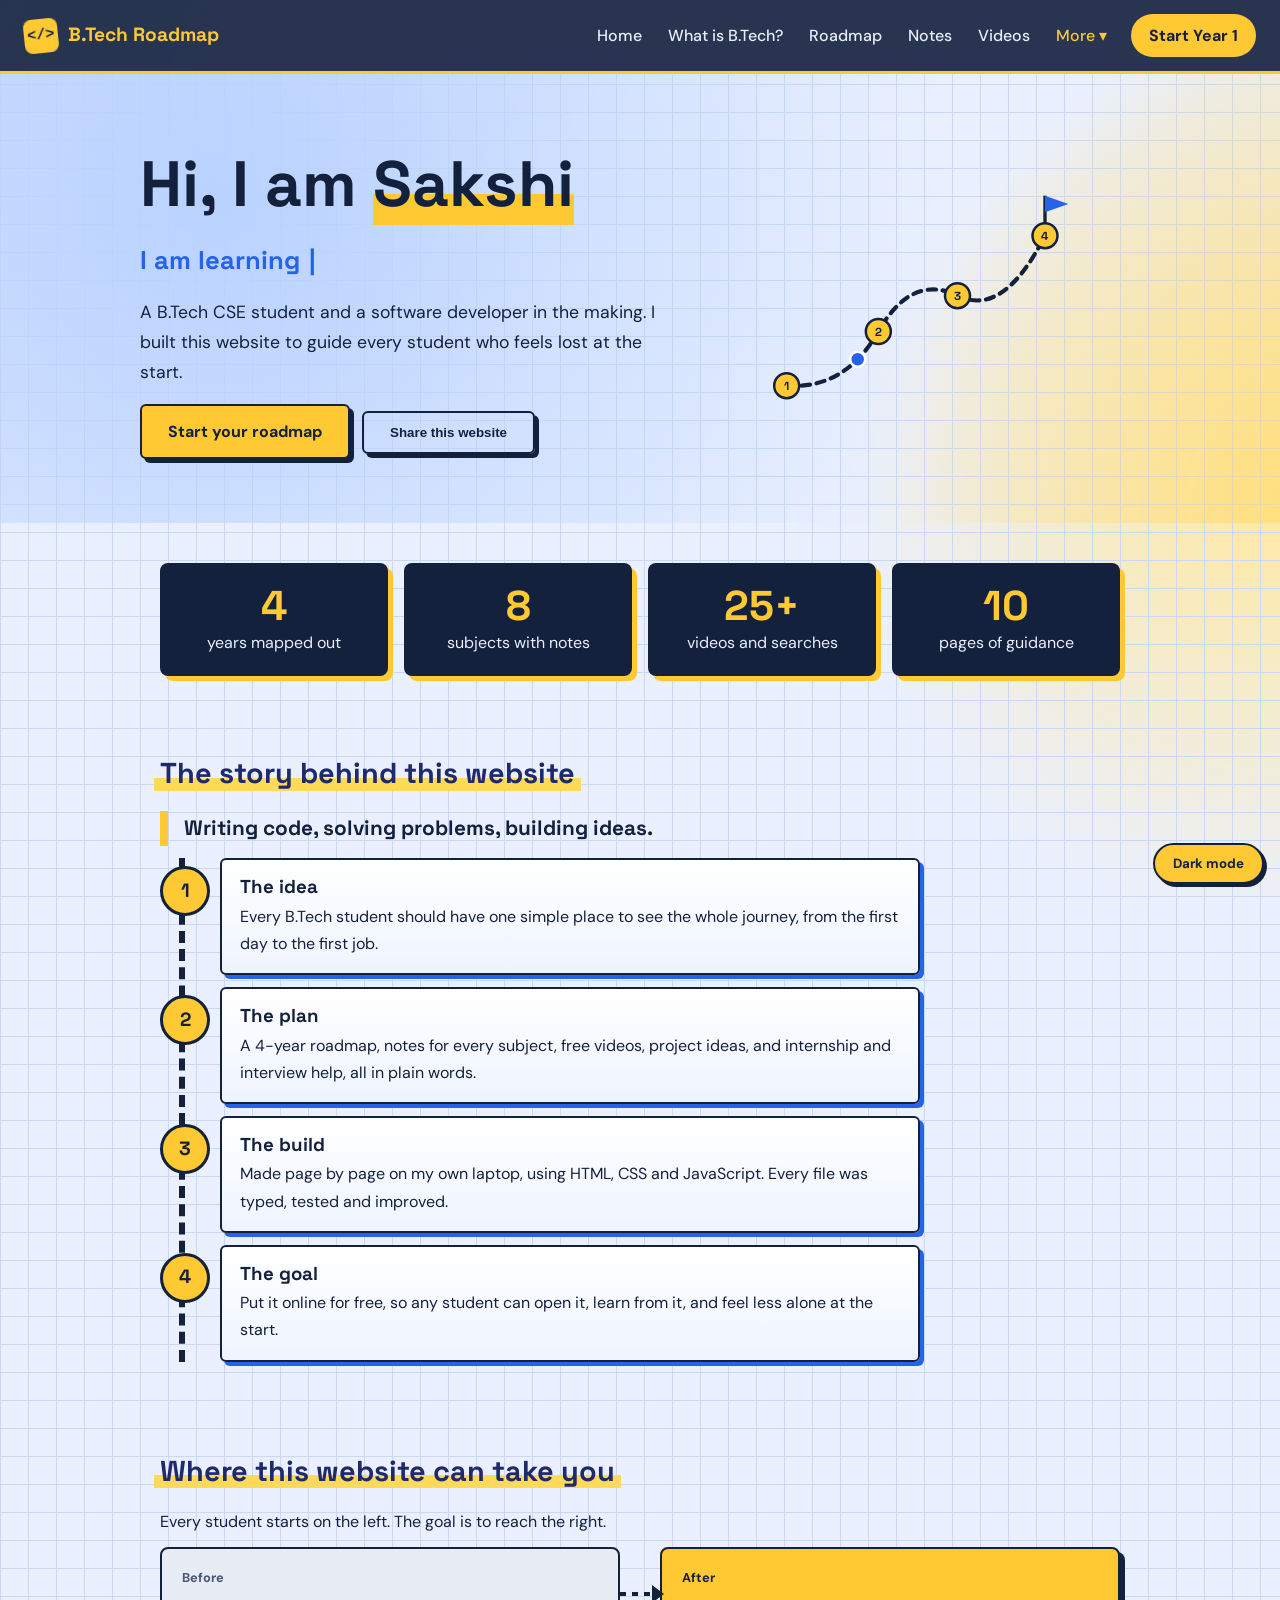
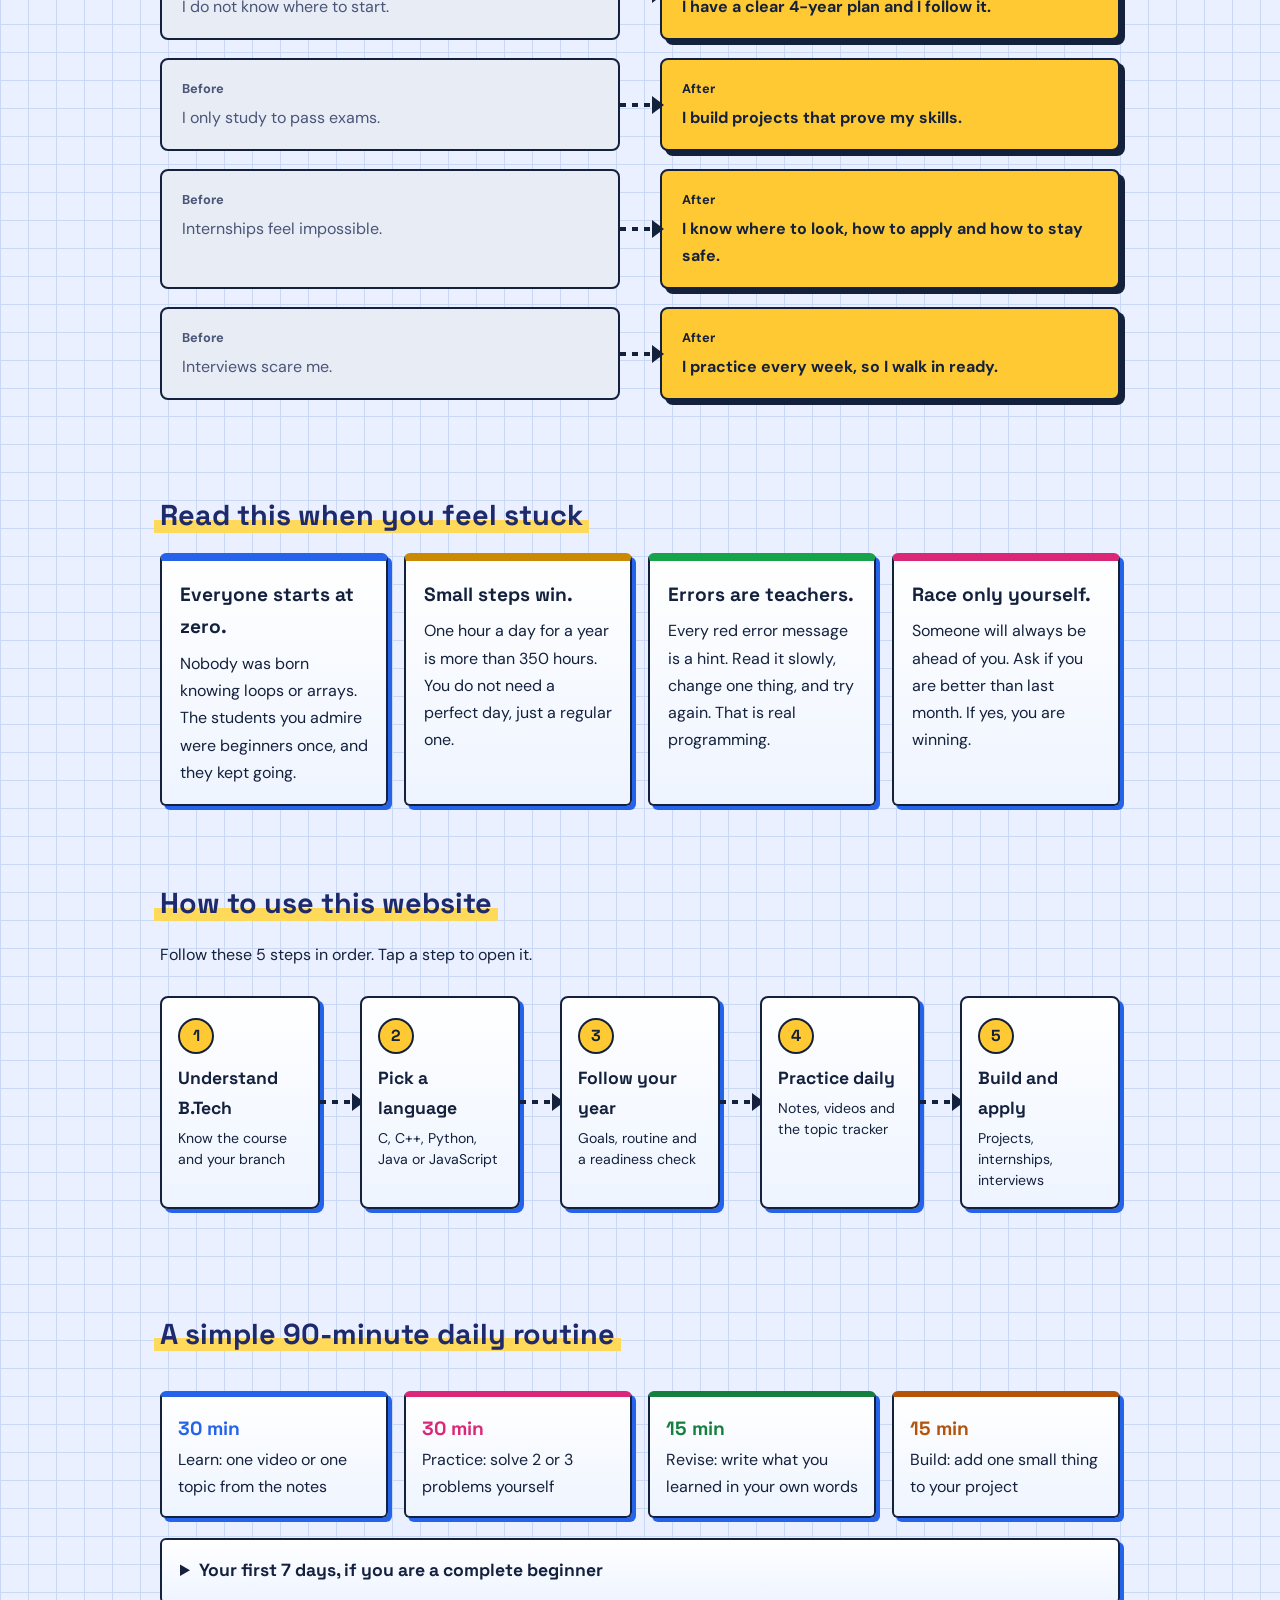
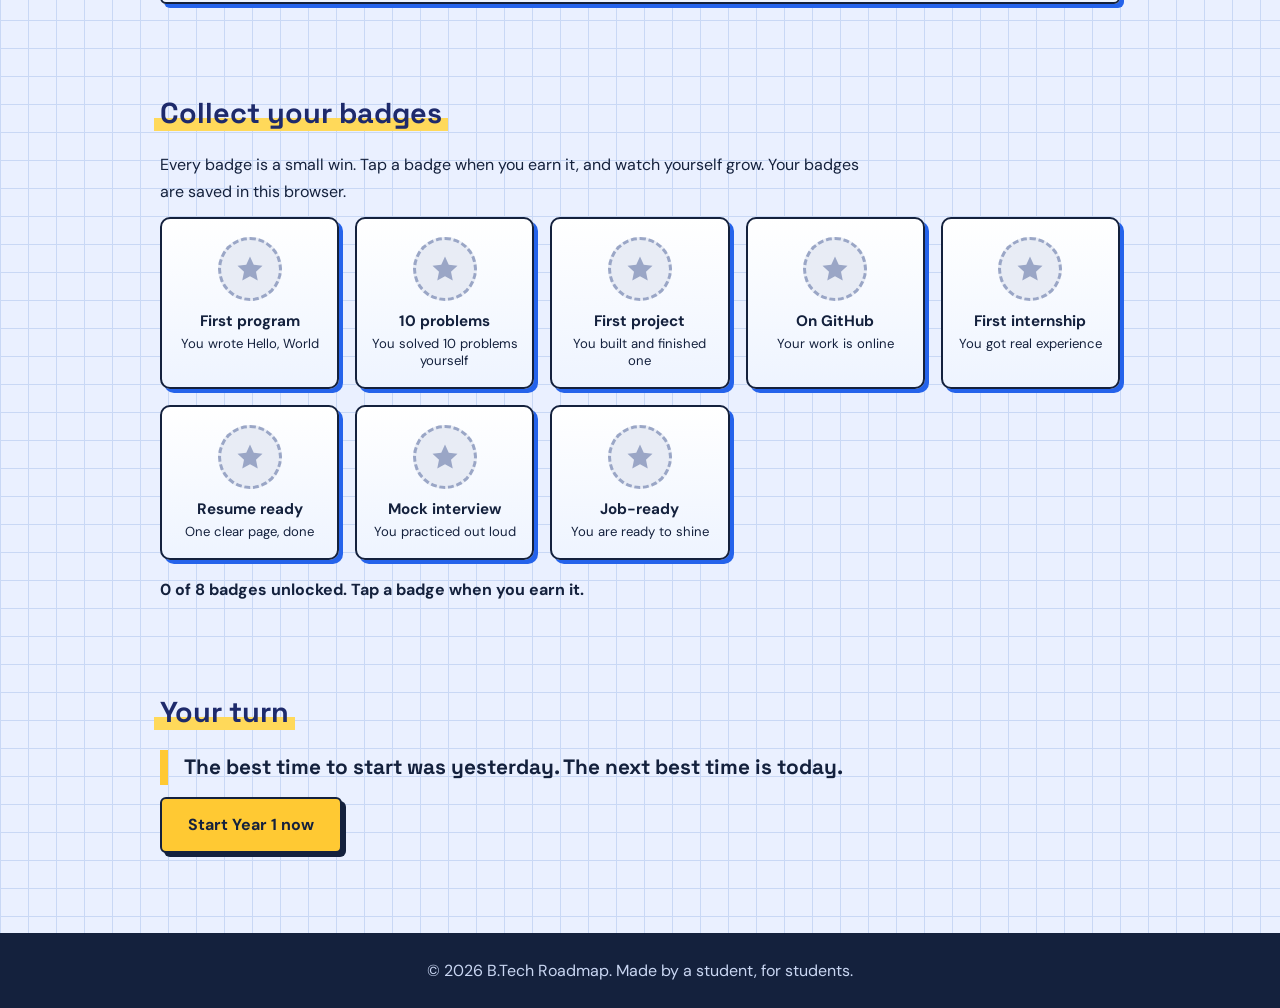
==== commit be7adddc: "Add files via upload" ====
--- a/about.html
+++ b/about.html
@@ -1,208 +1,220 @@
-<!DOCTYPE html>
-<html lang="en">
-<head>
-  <meta charset="UTF-8">
-  <meta name="viewport" content="width=device-width, initial-scale=1">
-  <title>About the creator - B.Tech Roadmap</title>
-  <link href="https://fonts.googleapis.com/css2?family=DM+Sans:wght@400;500;700&family=Space+Grotesk:wght@500;700&display=swap" rel="stylesheet">
-  <link rel="stylesheet" href="style.css">
-</head>
-<body>
-
-  <nav>
-    <a class="brand" href="index.html"><span class="logo">&lt;/&gt;</span>B.Tech Roadmap</a>
-    <button class="menu-toggle" aria-label="Open menu" aria-expanded="false">&#9776;</button>
-    <div class="menu">
-      <a href="index.html">Home</a>
-      <a href="what-is-btech.html">What is B.Tech?</a>
-      <a href="roadmap.html">Roadmap</a>
-      <a href="notes.html">Notes</a>
-      <a href="videos.html">Videos</a>
-      <div class="dropdown">
-        <button class="drop-btn" aria-expanded="false">More</button>
-        <div class="drop-menu">
-          <a href="projects.html">Projects</a>
-          <a href="internships.html">Internships</a>
-          <a href="tools.html">Tools</a>
-          <a href="interview.html">Interview Prep</a>
-          <a href="about.html">About</a>
-        </div>
-      </div>
-      <a class="nav-cta" href="roadmap.html#year1">Start Year 1</a>
-    </div>
-  </nav>
-
-  <!-- EDIT THIS PAGE: change any words so they sound like you. -->
-
-  <!-- TOP: who I am, with a journey picture -->
-  <header class="hero-home">
-    <div class="symbols" aria-hidden="true">
-      <span style="left:6%; animation-delay:0s">{ }</span>
-      <span style="left:30%; animation-delay:4s">&lt; &gt;</span>
-      <span style="left:55%; animation-delay:2s">;</span>
-      <span style="left:80%; animation-delay:6s">01</span>
-    </div>
-    <div class="hero-grid">
-      <div>
-        <h1 class="rise" style="--d:0s">Hi, I am <span class="mark">Sakshi</span></h1>
-        <p class="typing rise" style="--d:.15s">I am learning <span class="typed" id="typed">C++</span></p>
-        <p class="rise" style="--d:.3s">A B.Tech CSE student and a software developer in the making. I built this website to guide every student who feels lost at the start.</p>
-        <div class="rise" style="--d:.45s">
-          <a class="button" href="roadmap.html#year1">Start your roadmap</a>
-          <button class="button ghost" id="share">Share this website</button>
-        </div>
-      </div>
-      <div class="journey rise" style="--d:.3s" aria-hidden="true">
-        <svg viewBox="0 0 360 260">
-          <path d="M20 230 Q 90 235 130 165 T 225 122 T 330 50" fill="none" stroke="#14213d" stroke-width="5" stroke-dasharray="10 8" stroke-linecap="round"/>
-          <circle cx="20" cy="230" r="15" fill="#ffc933" stroke="#14213d" stroke-width="3"/><text x="20" y="235" text-anchor="middle" font-size="14" font-weight="700" fill="#14213d">1</text>
-          <circle cx="130" cy="165" r="15" fill="#ffc933" stroke="#14213d" stroke-width="3"/><text x="130" y="170" text-anchor="middle" font-size="14" font-weight="700" fill="#14213d">2</text>
-          <circle cx="225" cy="122" r="15" fill="#ffc933" stroke="#14213d" stroke-width="3"/><text x="225" y="127" text-anchor="middle" font-size="14" font-weight="700" fill="#14213d">3</text>
-          <circle cx="330" cy="50" r="15" fill="#ffc933" stroke="#14213d" stroke-width="3"/><text x="330" y="55" text-anchor="middle" font-size="14" font-weight="700" fill="#14213d">4</text>
-          <line x1="330" y1="35" x2="330" y2="2" stroke="#14213d" stroke-width="4"/>
-          <polygon points="330,2 358,12 330,22" fill="#2563eb"/>
-          <circle r="9" fill="#2563eb" stroke="#ffffff" stroke-width="3">
-            <animateMotion dur="7s" repeatCount="indefinite" path="M20 230 Q 90 235 130 165 T 225 122 T 330 50"/>
-          </circle>
-        </svg>
-      </div>
-    </div>
-  </header>
-
-  <!-- NUMBERS -->
-  <section class="container">
-    <div class="stats">
-      <div class="reveal"><strong class="count-up" data-target="4">4</strong>years mapped out</div>
-      <div class="reveal" style="--d:.1s"><strong class="count-up" data-target="8">8</strong>subjects with notes</div>
-      <div class="reveal" style="--d:.2s"><strong class="count-up" data-target="25" data-plus="yes">25+</strong>videos and searches</div>
-      <div class="reveal" style="--d:.3s"><strong class="count-up" data-target="10">10</strong>pages of guidance</div>
-    </div>
-  </section>
-
-  <!-- STORY -->
-  <section class="container">
-    <h2 class="reveal">The story behind this website</h2>
-    <p class="quote reveal">Writing code, solving problems, building ideas.</p>
-    <div class="road">
-      <div class="stop reveal" data-step="1"><div class="step-box"><h3>The idea</h3><p>Every B.Tech student should have one simple place to see the whole journey, from the first day to the first job.</p></div></div>
-      <div class="stop reveal" data-step="2"><div class="step-box"><h3>The plan</h3><p>A 4-year roadmap, notes for every subject, free videos, project ideas, and internship and interview help, all in plain words.</p></div></div>
-      <div class="stop reveal" data-step="3"><div class="step-box"><h3>The build</h3><p>Made page by page on my own laptop, using HTML, CSS and JavaScript. Every file was typed, tested and improved.</p></div></div>
-      <div class="stop reveal" data-step="4"><div class="step-box"><h3>The goal</h3><p>Put it online for free, so any student can open it, learn from it, and feel less alone at the start.</p></div></div>
-    </div>
-  </section>
-
-  <!-- WHERE THIS WEBSITE CAN TAKE YOU -->
-  <section class="container">
-    <h2 class="reveal">Where this website can take you</h2>
-    <p class="reveal">Every student starts on the left. The goal is to reach the right.</p>
-
-    <div class="change reveal">
-      <div class="before"><small>Before</small>I do not know where to start.</div>
-      <span class="arrow"></span>
-      <div class="after"><small>After</small>I have a clear 4-year plan and I follow it.</div>
-    </div>
-    <div class="change reveal">
-      <div class="before"><small>Before</small>I only study to pass exams.</div>
-      <span class="arrow"></span>
-      <div class="after"><small>After</small>I build projects that prove my skills.</div>
-    </div>
-    <div class="change reveal">
-      <div class="before"><small>Before</small>Internships feel impossible.</div>
-      <span class="arrow"></span>
-      <div class="after"><small>After</small>I know where to look, how to apply and how to stay safe.</div>
-    </div>
-    <div class="change reveal">
-      <div class="before"><small>Before</small>Interviews scare me.</div>
-      <span class="arrow"></span>
-      <div class="after"><small>After</small>I practice every week, so I walk in ready.</div>
-    </div>
-  </section>
-
-  <!-- MOTIVATION -->
-  <section class="container">
-    <h2 class="reveal">Read this when you feel stuck</h2>
-    <div class="motive">
-      <div class="reveal" style="--c:#2563eb"><strong>Everyone starts at zero.</strong>Nobody was born knowing loops or arrays. The students you admire were beginners once, and they kept going.</div>
-      <div class="reveal" style="--c:#ca8a04; --d:.1s"><strong>Small steps win.</strong>One hour a day for a year is more than 350 hours. You do not need a perfect day, just a regular one.</div>
-      <div class="reveal" style="--c:#16a34a; --d:.2s"><strong>Errors are teachers.</strong>Every red error message is a hint. Read it slowly, change one thing, and try again. That is real programming.</div>
-      <div class="reveal" style="--c:#db2777; --d:.3s"><strong>Race only yourself.</strong>Someone will always be ahead of you. Ask if you are better than last month. If yes, you are winning.</div>
-    </div>
-  </section>
-
-  <!-- GUIDE -->
-  <section class="container">
-    <h2 class="reveal">How to use this website</h2>
-    <p class="reveal">Follow these 5 steps in order. Tap a step to open it.</p>
-    <div class="flow">
-      <a class="node reveal" href="what-is-btech.html"><span class="num">1</span><strong>Understand B.Tech</strong><small>Know the course and your branch</small></a>
-      <span class="arrow"></span>
-      <a class="node reveal" href="what-is-btech.html#language" style="--d:.1s"><span class="num">2</span><strong>Pick a language</strong><small>C, C++, Python, Java or JavaScript</small></a>
-      <span class="arrow"></span>
-      <a class="node reveal" href="roadmap.html" style="--d:.2s"><span class="num">3</span><strong>Follow your year</strong><small>Goals, routine and a readiness check</small></a>
-      <span class="arrow"></span>
-      <a class="node reveal" href="notes.html" style="--d:.3s"><span class="num">4</span><strong>Practice daily</strong><small>Notes, videos and the topic tracker</small></a>
-      <span class="arrow"></span>
-      <a class="node reveal" href="projects.html" style="--d:.4s"><span class="num">5</span><strong>Build and apply</strong><small>Projects, internships, interviews</small></a>
-    </div>
-  </section>
-
-  <!-- ROUTINE AND FIRST 7 DAYS -->
-  <section class="container">
-    <h2 class="reveal">A simple 90-minute daily routine</h2>
-    <div class="facts">
-      <div class="reveal"><strong>30 min</strong>Learn: one video or one topic from the notes</div>
-      <div class="reveal" style="--d:.1s"><strong>30 min</strong>Practice: solve 2 or 3 problems yourself</div>
-      <div class="reveal" style="--d:.2s"><strong>15 min</strong>Revise: write what you learned in your own words</div>
-      <div class="reveal" style="--d:.3s"><strong>15 min</strong>Build: add one small thing to your project</div>
-    </div>
-
-    <details style="margin-top: 20px;">
-      <summary>Your first 7 days, if you are a complete beginner</summary>
-      <div class="inside">
-        <ol>
-          <li><b>Day 1:</b> install VS Code and make your first page.</li>
-          <li><b>Day 2:</b> write a "Hello, World" program in one language.</li>
-          <li><b>Day 3:</b> learn variables and take input from the user.</li>
-          <li><b>Day 4:</b> learn if-else and loops.</li>
-          <li><b>Day 5:</b> solve 3 easy problems without looking at the answer.</li>
-          <li><b>Day 6:</b> make a small web page about yourself.</li>
-          <li><b>Day 7:</b> upload your work to GitHub and be proud of it.</li>
-        </ol>
-      </div>
-    </details>
-  </section>
-
-  <!-- COLLECT YOUR BADGES -->
-  <section class="container">
-    <h2 class="reveal">Collect your badges</h2>
-    <p class="reveal">Every badge is a small win. Tap a badge when you earn it, and watch yourself grow. Your badges are saved in this browser.</p>
-    <div class="badges reveal">
-      <button class="badge" data-id="b1" aria-pressed="false"><span class="medal"><svg viewBox="0 0 24 24"><path d="M12 2l3 6.5 7 .9-5.2 4.8 1.4 7L12 17.8 5.8 21.2l1.4-7L2 9.4l7-.9z"/></svg></span><b>First program</b><small>You wrote Hello, World</small></button>
-      <button class="badge" data-id="b2" aria-pressed="false"><span class="medal"><svg viewBox="0 0 24 24"><path d="M12 2l3 6.5 7 .9-5.2 4.8 1.4 7L12 17.8 5.8 21.2l1.4-7L2 9.4l7-.9z"/></svg></span><b>10 problems</b><small>You solved 10 problems yourself</small></button>
-      <button class="badge" data-id="b3" aria-pressed="false"><span class="medal"><svg viewBox="0 0 24 24"><path d="M12 2l3 6.5 7 .9-5.2 4.8 1.4 7L12 17.8 5.8 21.2l1.4-7L2 9.4l7-.9z"/></svg></span><b>First project</b><small>You built and finished one</small></button>
-      <button class="badge" data-id="b4" aria-pressed="false"><span class="medal"><svg viewBox="0 0 24 24"><path d="M12 2l3 6.5 7 .9-5.2 4.8 1.4 7L12 17.8 5.8 21.2l1.4-7L2 9.4l7-.9z"/></svg></span><b>On GitHub</b><small>Your work is online</small></button>
-      <button class="badge" data-id="b5" aria-pressed="false"><span class="medal"><svg viewBox="0 0 24 24"><path d="M12 2l3 6.5 7 .9-5.2 4.8 1.4 7L12 17.8 5.8 21.2l1.4-7L2 9.4l7-.9z"/></svg></span><b>First internship</b><small>You got real experience</small></button>
-      <button class="badge" data-id="b6" aria-pressed="false"><span class="medal"><svg viewBox="0 0 24 24"><path d="M12 2l3 6.5 7 .9-5.2 4.8 1.4 7L12 17.8 5.8 21.2l1.4-7L2 9.4l7-.9z"/></svg></span><b>Resume ready</b><small>One clear page, done</small></button>
-      <button class="badge" data-id="b7" aria-pressed="false"><span class="medal"><svg viewBox="0 0 24 24"><path d="M12 2l3 6.5 7 .9-5.2 4.8 1.4 7L12 17.8 5.8 21.2l1.4-7L2 9.4l7-.9z"/></svg></span><b>Mock interview</b><small>You practiced out loud</small></button>
-      <button class="badge" data-id="b8" aria-pressed="false"><span class="medal"><svg viewBox="0 0 24 24"><path d="M12 2l3 6.5 7 .9-5.2 4.8 1.4 7L12 17.8 5.8 21.2l1.4-7L2 9.4l7-.9z"/></svg></span><b>Job-ready</b><small>You are ready to shine</small></button>
-    </div>
-    <p class="badge-text" id="badge-text">0 of 8 badges unlocked. Tap a badge when you earn it.</p>
-  </section>
-
-  <!-- CALL TO ACTION -->
-  <section class="container">
-    <h2 class="reveal">Your turn</h2>
-    <p class="quote reveal">The best time to start was yesterday. The next best time is today.</p>
-    <a class="button" href="roadmap.html#year1">Start Year 1 now</a>
-    <!-- To add your LinkedIn: remove the arrows around the next line and put your link inside the quotes.
-    <a class="button ghost" href="PUT-YOUR-LINKEDIN-LINK-HERE" target="_blank" rel="noopener">Connect on LinkedIn</a>
-    -->
-  </section>
-
-  <footer>
-    <p>&copy; 2026 B.Tech Roadmap. Made by a student, for students.</p>
-  </footer>
-
-  <script src="script.js"></script>
-</body>
-</html>+<!DOCTYPE html>
+<html lang="en">
+<head>
+  <meta charset="UTF-8">
+  <meta name="viewport" content="width=device-width, initial-scale=1">
+  <!-- Google tag (gtag.js) -->
+  <script async src="https://www.googletagmanager.com/gtag/js?id=G-KWVJYNJNKN"></script>
+  <script>
+    window.dataLayer = window.dataLayer || [];
+    function gtag(){dataLayer.push(arguments);}
+    gtag('js', new Date());
+
+    gtag('config', 'G-KWVJYNJNKN');
+  </script>
+  <title>About the creator - B.Tech Roadmap</title>
+  <meta name="description" content="Meet the creator of B.Tech Roadmap, a B.Tech CSE student building a free guide for every student.">
+  <meta name="theme-color" content="#14213d">
+  <link rel="icon" type="image/svg+xml" href="favicon.svg">
+  <link href="https://fonts.googleapis.com/css2?family=DM+Sans:wght@400;500;700&family=Space+Grotesk:wght@500;700&display=swap" rel="stylesheet">
+  <link rel="stylesheet" href="style.css">
+</head>
+<body>
+
+  <nav>
+    <a class="brand" href="index.html"><span class="logo">&lt;/&gt;</span>B.Tech Roadmap</a>
+    <button class="menu-toggle" aria-label="Open menu" aria-expanded="false">&#9776;</button>
+    <div class="menu">
+      <a href="index.html">Home</a>
+      <a href="what-is-btech.html">What is B.Tech?</a>
+      <a href="roadmap.html">Roadmap</a>
+      <a href="notes.html">Notes</a>
+      <a href="videos.html">Videos</a>
+      <div class="dropdown">
+        <button class="drop-btn" aria-expanded="false">More</button>
+        <div class="drop-menu">
+          <a href="projects.html">Projects</a>
+          <a href="internships.html">Internships</a>
+          <a href="tools.html">Tools</a>
+          <a href="interview.html">Interview Prep</a>
+          <a href="about.html">About</a>
+        </div>
+      </div>
+      <a class="nav-cta" href="roadmap.html#year1">Start Year 1</a>
+    </div>
+  </nav>
+
+  <!-- EDIT THIS PAGE: change any words so they sound like you. -->
+
+  <!-- TOP: who I am, with a journey picture -->
+  <header class="hero-home">
+    <div class="symbols" aria-hidden="true">
+      <span style="left:6%; animation-delay:0s">{ }</span>
+      <span style="left:30%; animation-delay:4s">&lt; &gt;</span>
+      <span style="left:55%; animation-delay:2s">;</span>
+      <span style="left:80%; animation-delay:6s">01</span>
+    </div>
+    <div class="hero-grid">
+      <div>
+        <h1 class="rise" style="--d:0s">Hi, I am <span class="mark">Sakshi</span></h1>
+        <p class="typing rise" style="--d:.15s">I am learning <span class="typed" id="typed">C++</span></p>
+        <p class="rise" style="--d:.3s">A B.Tech CSE student and a software developer in the making. I built this website to guide every student who feels lost at the start.</p>
+        <div class="rise" style="--d:.45s">
+          <a class="button" href="roadmap.html#year1">Start your roadmap</a>
+          <button class="button ghost" id="share">Share this website</button>
+        </div>
+      </div>
+      <div class="journey rise" style="--d:.3s" aria-hidden="true">
+        <svg viewBox="0 0 360 260">
+          <path d="M20 230 Q 90 235 130 165 T 225 122 T 330 50" fill="none" stroke="#14213d" stroke-width="5" stroke-dasharray="10 8" stroke-linecap="round"/>
+          <circle cx="20" cy="230" r="15" fill="#ffc933" stroke="#14213d" stroke-width="3"/><text x="20" y="235" text-anchor="middle" font-size="14" font-weight="700" fill="#14213d">1</text>
+          <circle cx="130" cy="165" r="15" fill="#ffc933" stroke="#14213d" stroke-width="3"/><text x="130" y="170" text-anchor="middle" font-size="14" font-weight="700" fill="#14213d">2</text>
+          <circle cx="225" cy="122" r="15" fill="#ffc933" stroke="#14213d" stroke-width="3"/><text x="225" y="127" text-anchor="middle" font-size="14" font-weight="700" fill="#14213d">3</text>
+          <circle cx="330" cy="50" r="15" fill="#ffc933" stroke="#14213d" stroke-width="3"/><text x="330" y="55" text-anchor="middle" font-size="14" font-weight="700" fill="#14213d">4</text>
+          <line x1="330" y1="35" x2="330" y2="2" stroke="#14213d" stroke-width="4"/>
+          <polygon points="330,2 358,12 330,22" fill="#2563eb"/>
+          <circle r="9" fill="#2563eb" stroke="#ffffff" stroke-width="3">
+            <animateMotion dur="7s" repeatCount="indefinite" path="M20 230 Q 90 235 130 165 T 225 122 T 330 50"/>
+          </circle>
+        </svg>
+      </div>
+    </div>
+  </header>
+
+  <!-- NUMBERS -->
+  <section class="container">
+    <div class="stats">
+      <div class="reveal"><strong class="count-up" data-target="4">4</strong>years mapped out</div>
+      <div class="reveal" style="--d:.1s"><strong class="count-up" data-target="8">8</strong>subjects with notes</div>
+      <div class="reveal" style="--d:.2s"><strong class="count-up" data-target="25" data-plus="yes">25+</strong>videos and searches</div>
+      <div class="reveal" style="--d:.3s"><strong class="count-up" data-target="10">10</strong>pages of guidance</div>
+    </div>
+  </section>
+
+  <!-- STORY -->
+  <section class="container">
+    <h2 class="reveal">The story behind this website</h2>
+    <p class="quote reveal">Writing code, solving problems, building ideas.</p>
+    <div class="road">
+      <div class="stop reveal" data-step="1"><div class="step-box"><h3>The idea</h3><p>Every B.Tech student should have one simple place to see the whole journey, from the first day to the first job.</p></div></div>
+      <div class="stop reveal" data-step="2"><div class="step-box"><h3>The plan</h3><p>A 4-year roadmap, notes for every subject, free videos, project ideas, and internship and interview help, all in plain words.</p></div></div>
+      <div class="stop reveal" data-step="3"><div class="step-box"><h3>The build</h3><p>Made page by page on my own laptop, using HTML, CSS and JavaScript. Every file was typed, tested and improved.</p></div></div>
+      <div class="stop reveal" data-step="4"><div class="step-box"><h3>The goal</h3><p>Put it online for free, so any student can open it, learn from it, and feel less alone at the start.</p></div></div>
+    </div>
+  </section>
+
+  <!-- WHERE THIS WEBSITE CAN TAKE YOU -->
+  <section class="container">
+    <h2 class="reveal">Where this website can take you</h2>
+    <p class="reveal">Every student starts on the left. The goal is to reach the right.</p>
+
+    <div class="change reveal">
+      <div class="before"><small>Before</small>I do not know where to start.</div>
+      <span class="arrow"></span>
+      <div class="after"><small>After</small>I have a clear 4-year plan and I follow it.</div>
+    </div>
+    <div class="change reveal">
+      <div class="before"><small>Before</small>I only study to pass exams.</div>
+      <span class="arrow"></span>
+      <div class="after"><small>After</small>I build projects that prove my skills.</div>
+    </div>
+    <div class="change reveal">
+      <div class="before"><small>Before</small>Internships feel impossible.</div>
+      <span class="arrow"></span>
+      <div class="after"><small>After</small>I know where to look, how to apply and how to stay safe.</div>
+    </div>
+    <div class="change reveal">
+      <div class="before"><small>Before</small>Interviews scare me.</div>
+      <span class="arrow"></span>
+      <div class="after"><small>After</small>I practice every week, so I walk in ready.</div>
+    </div>
+  </section>
+
+  <!-- MOTIVATION -->
+  <section class="container">
+    <h2 class="reveal">Read this when you feel stuck</h2>
+    <div class="motive">
+      <div class="reveal" style="--c:#2563eb"><strong>Everyone starts at zero.</strong>Nobody was born knowing loops or arrays. The students you admire were beginners once, and they kept going.</div>
+      <div class="reveal" style="--c:#ca8a04; --d:.1s"><strong>Small steps win.</strong>One hour a day for a year is more than 350 hours. You do not need a perfect day, just a regular one.</div>
+      <div class="reveal" style="--c:#16a34a; --d:.2s"><strong>Errors are teachers.</strong>Every red error message is a hint. Read it slowly, change one thing, and try again. That is real programming.</div>
+      <div class="reveal" style="--c:#db2777; --d:.3s"><strong>Race only yourself.</strong>Someone will always be ahead of you. Ask if you are better than last month. If yes, you are winning.</div>
+    </div>
+  </section>
+
+  <!-- GUIDE -->
+  <section class="container">
+    <h2 class="reveal">How to use this website</h2>
+    <p class="reveal">Follow these 5 steps in order. Tap a step to open it.</p>
+    <div class="flow">
+      <a class="node reveal" href="what-is-btech.html"><span class="num">1</span><strong>Understand B.Tech</strong><small>Know the course and your branch</small></a>
+      <span class="arrow"></span>
+      <a class="node reveal" href="what-is-btech.html#language" style="--d:.1s"><span class="num">2</span><strong>Pick a language</strong><small>C, C++, Python, Java or JavaScript</small></a>
+      <span class="arrow"></span>
+      <a class="node reveal" href="roadmap.html" style="--d:.2s"><span class="num">3</span><strong>Follow your year</strong><small>Goals, routine and a readiness check</small></a>
+      <span class="arrow"></span>
+      <a class="node reveal" href="notes.html" style="--d:.3s"><span class="num">4</span><strong>Practice daily</strong><small>Notes, videos and the topic tracker</small></a>
+      <span class="arrow"></span>
+      <a class="node reveal" href="projects.html" style="--d:.4s"><span class="num">5</span><strong>Build and apply</strong><small>Projects, internships, interviews</small></a>
+    </div>
+  </section>
+
+  <!-- ROUTINE AND FIRST 7 DAYS -->
+  <section class="container">
+    <h2 class="reveal">A simple 90-minute daily routine</h2>
+    <div class="facts">
+      <div class="reveal"><strong>30 min</strong>Learn: one video or one topic from the notes</div>
+      <div class="reveal" style="--d:.1s"><strong>30 min</strong>Practice: solve 2 or 3 problems yourself</div>
+      <div class="reveal" style="--d:.2s"><strong>15 min</strong>Revise: write what you learned in your own words</div>
+      <div class="reveal" style="--d:.3s"><strong>15 min</strong>Build: add one small thing to your project</div>
+    </div>
+
+    <details style="margin-top: 20px;">
+      <summary>Your first 7 days, if you are a complete beginner</summary>
+      <div class="inside">
+        <ol>
+          <li><b>Day 1:</b> install VS Code and make your first page.</li>
+          <li><b>Day 2:</b> write a "Hello, World" program in one language.</li>
+          <li><b>Day 3:</b> learn variables and take input from the user.</li>
+          <li><b>Day 4:</b> learn if-else and loops.</li>
+          <li><b>Day 5:</b> solve 3 easy problems without looking at the answer.</li>
+          <li><b>Day 6:</b> make a small web page about yourself.</li>
+          <li><b>Day 7:</b> upload your work to GitHub and be proud of it.</li>
+        </ol>
+      </div>
+    </details>
+  </section>
+
+  <!-- COLLECT YOUR BADGES -->
+  <section class="container">
+    <h2 class="reveal">Collect your badges</h2>
+    <p class="reveal">Every badge is a small win. Tap a badge when you earn it, and watch yourself grow. Your badges are saved in this browser.</p>
+    <div class="badges reveal">
+      <button class="badge" data-id="b1" aria-pressed="false"><span class="medal"><svg viewBox="0 0 24 24"><path d="M12 2l3 6.5 7 .9-5.2 4.8 1.4 7L12 17.8 5.8 21.2l1.4-7L2 9.4l7-.9z"/></svg></span><b>First program</b><small>You wrote Hello, World</small></button>
+      <button class="badge" data-id="b2" aria-pressed="false"><span class="medal"><svg viewBox="0 0 24 24"><path d="M12 2l3 6.5 7 .9-5.2 4.8 1.4 7L12 17.8 5.8 21.2l1.4-7L2 9.4l7-.9z"/></svg></span><b>10 problems</b><small>You solved 10 problems yourself</small></button>
+      <button class="badge" data-id="b3" aria-pressed="false"><span class="medal"><svg viewBox="0 0 24 24"><path d="M12 2l3 6.5 7 .9-5.2 4.8 1.4 7L12 17.8 5.8 21.2l1.4-7L2 9.4l7-.9z"/></svg></span><b>First project</b><small>You built and finished one</small></button>
+      <button class="badge" data-id="b4" aria-pressed="false"><span class="medal"><svg viewBox="0 0 24 24"><path d="M12 2l3 6.5 7 .9-5.2 4.8 1.4 7L12 17.8 5.8 21.2l1.4-7L2 9.4l7-.9z"/></svg></span><b>On GitHub</b><small>Your work is online</small></button>
+      <button class="badge" data-id="b5" aria-pressed="false"><span class="medal"><svg viewBox="0 0 24 24"><path d="M12 2l3 6.5 7 .9-5.2 4.8 1.4 7L12 17.8 5.8 21.2l1.4-7L2 9.4l7-.9z"/></svg></span><b>First internship</b><small>You got real experience</small></button>
+      <button class="badge" data-id="b6" aria-pressed="false"><span class="medal"><svg viewBox="0 0 24 24"><path d="M12 2l3 6.5 7 .9-5.2 4.8 1.4 7L12 17.8 5.8 21.2l1.4-7L2 9.4l7-.9z"/></svg></span><b>Resume ready</b><small>One clear page, done</small></button>
+      <button class="badge" data-id="b7" aria-pressed="false"><span class="medal"><svg viewBox="0 0 24 24"><path d="M12 2l3 6.5 7 .9-5.2 4.8 1.4 7L12 17.8 5.8 21.2l1.4-7L2 9.4l7-.9z"/></svg></span><b>Mock interview</b><small>You practiced out loud</small></button>
+      <button class="badge" data-id="b8" aria-pressed="false"><span class="medal"><svg viewBox="0 0 24 24"><path d="M12 2l3 6.5 7 .9-5.2 4.8 1.4 7L12 17.8 5.8 21.2l1.4-7L2 9.4l7-.9z"/></svg></span><b>Job-ready</b><small>You are ready to shine</small></button>
+    </div>
+    <p class="badge-text" id="badge-text">0 of 8 badges unlocked. Tap a badge when you earn it.</p>
+  </section>
+
+  <!-- CALL TO ACTION -->
+  <section class="container">
+    <h2 class="reveal">Your turn</h2>
+    <p class="quote reveal">The best time to start was yesterday. The next best time is today.</p>
+    <a class="button" href="roadmap.html#year1">Start Year 1 now</a>
+    <!-- To add your LinkedIn: remove the arrows around the next line and put your link inside the quotes.
+    <a class="button ghost" href="PUT-YOUR-LINKEDIN-LINK-HERE" target="_blank" rel="noopener">Connect on LinkedIn</a>
+    -->
+  </section>
+
+  <footer>
+    <p>&copy; 2026 B.Tech Roadmap. Made by a student, for students.</p>
+  </footer>
+
+  <script src="script.js"></script>
+</body>
+</html>
